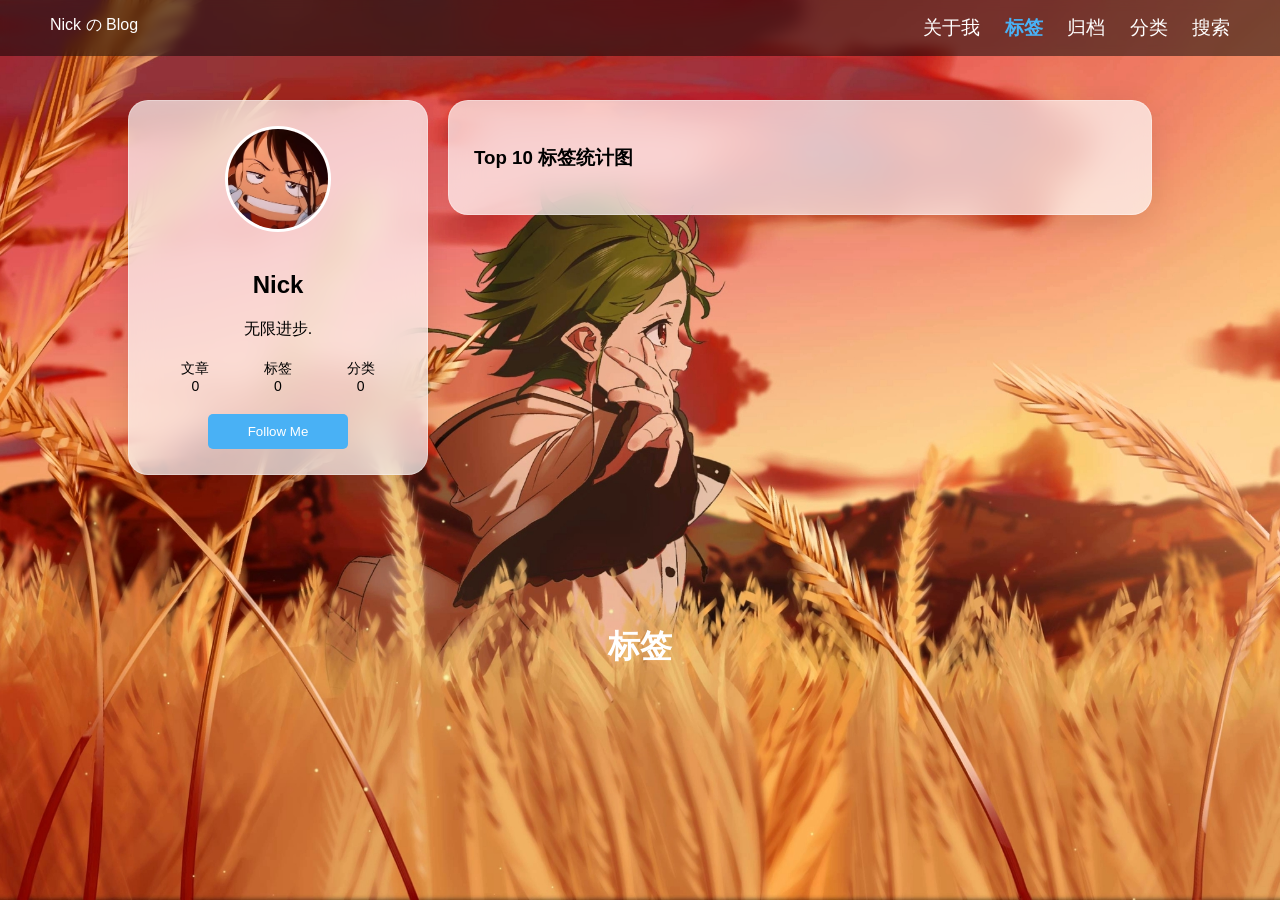
==== index.html @ aff63ad7 "Add files via upload 初始版本" ====
<!DOCTYPE html>
<html lang="zh-CN">

<head>
    <meta charset="UTF-8">
    <title>我的个人博客</title>
    <style>
        /* 这里暂时放一点简单的样式，让背景图显示出来 */
        body {
            margin: 0;
            font-family: 'Segoe UI', Tahoma, Geneva, Verdana, sans-serif;
            background: url('bg_tag.jpg') no-repeat center center fixed;
            background-size: cover;
        }

        .navbar {
            position: fixed;
            /* 核心：固定定位 */
            top: 0;
            left: 0;
            width: 100%;
            /* 铺满全屏宽度 */
            background: rgba(0, 0, 0, 0.5);
            color: white;
            padding: 15px 50px;
            display: flex;
            justify-content: space-between;
            box-sizing: border-box;
            /* 确保 padding 不会撑破宽度 */
            z-index: 1000;
            /* 确保它在最顶层 */
            backdrop-filter: blur(5px);
            /* 给导航栏也加点模糊，更有质感 */
        }

        /* 容器布局：左右排列 */
        .main-container {
            display: flex;
            justify-content: center;
            padding: 100px 10% 50px;
            /* 增加第一个参数：顶部间距 */
            gap: 20px;
            /* 左右卡片的间距 */
        }

        /* 通用卡片样式：磨砂玻璃效果 */
        .card {
            background: rgba(255, 255, 255, 0.7);
            /* 半透明白色 */
            backdrop-filter: blur(15px);
            /* 背景模糊 */
            border-radius: 20px;
            padding: 25px;
            box-shadow: 0 8px 32px rgba(0, 0, 0, 0.1);
            border: 1px solid rgba(255, 255, 255, 0.3);
        }

        .sidebar {
            width: 300px;
        }

        .content {
            flex: 1;
        }

        /* 个人信息具体样式 */
        .profile-card {
            text-align: center;
        }

        .avatar {
            width: 100px;
            height: 100px;
            border-radius: 50%;
            /* 圆形头像 */
            margin-bottom: 15px;
            border: 3px solid #fff;
        }


        .stats {
            display: flex;
            justify-content: space-around;
            margin: 20px 0;
            font-size: 14px;
        }

        .follow-btn {
            background: #49b1f5;
            color: white;
            border: none;
            padding: 10px 40px;
            border-radius: 5px;
            cursor: pointer;
            transition: 0.3s;
        }

        .follow-btn:hover {
            background: #ff7242;
        }

        /* 鼠标悬停变色 */
        .nav-item {
            margin-left: 20px;
            color: white;
            text-decoration: none;
            /* 去掉下划线 */
            font-size: 19px;
            transition: all 0.3s ease;
            /* 关键：让颜色变化有个平滑的过程 */
            position: relative;
            /* 为以后做下划线动画留位置 */
        }

        .nav-item:hover {
            color: #49b1f5;
            /* 悬停时的亮蓝色 */
            text-shadow: 0 0 10px rgba(73, 177, 245, 0.5);
            /* 增加一点发光感 */
        }

        .nav-item.active {
            color: #49b1f5;
            font-weight: bold;
        }

        /* 1. 定义动画：透明度从 0 变到 1，位置从下往上挪动一点 */
        @keyframes cardFadeIn {
            0% {
                opacity: 0;
                transform: translateY(20px);
            }

            100% {
                opacity: 1;
                transform: translateY(0);
            }
        }

        /* 2. 应用到所有卡片类上 */
        .card {
            /* 默认让它们透明，否则加载瞬间会闪现一下 */
            opacity: 0;
            /* 执行动画：时长0.8秒，缓动效果，并停留在最后一帧 */
            animation: cardFadeIn 0.8s ease-out forwards;
        }

        /* 3. 设置先后顺序（延迟执行） */
        .sidebar .card {
            animation-delay: 0.2s;
            /* 左侧侧边栏先出来 */
        }

        .content .card {
            animation-delay: 0.5s;
            /* 右侧图表区稍后出来 */
        }

        .fade-text {
            opacity: 0;
            animation: cardFadeIn 1s ease-out forwards;
            animation-delay: 0.1s;
            /* 标题最先出来 */
        }
    </style>
</head>

<body>
    <div class="main-container">
        <aside class="sidebar">
            <div class="card profile-card">
                <img src="hp.jpg" alt="头像" class="avatar">
                <h2 class="username">Nick</h2>
                <p class="motto">无限进步.</p>

                <div class="stats">
                    <div class="stat-item"><span>文章</span><br>0</div>
                    <div class="stat-item"><span>标签</span><br>0</div>
                    <div class="stat-item"><span>分类</span><br>0</div>
                </div>

                <button class="follow-btn">Follow Me</button>
            </div>
        </aside>

        <main class="content">
            <div class="card chart-card">
                <h3>Top 10 标签统计图</h3>
            </div>
        </main>
    </div>
    <nav class="navbar">
        <div class="logo">Nick の Blog</div>
        <div class="menu">
            <a href="about.html" class="nav-item">关于我</a>
            <a href="index.html" class="nav-item active">标签</a>
            <a href="archives.html" class="nav-item">归档</a>
            <a href="categories.html" class="nav-item">分类</a>
            <a href="search.html" class="nav-item">搜索</a>

        </div>
    </nav>

    <div style="text-align: center; color: white; margin-top: 100px;">
        <h1 class="fade-text">标签</h1>
    </div>

</body>

</html>
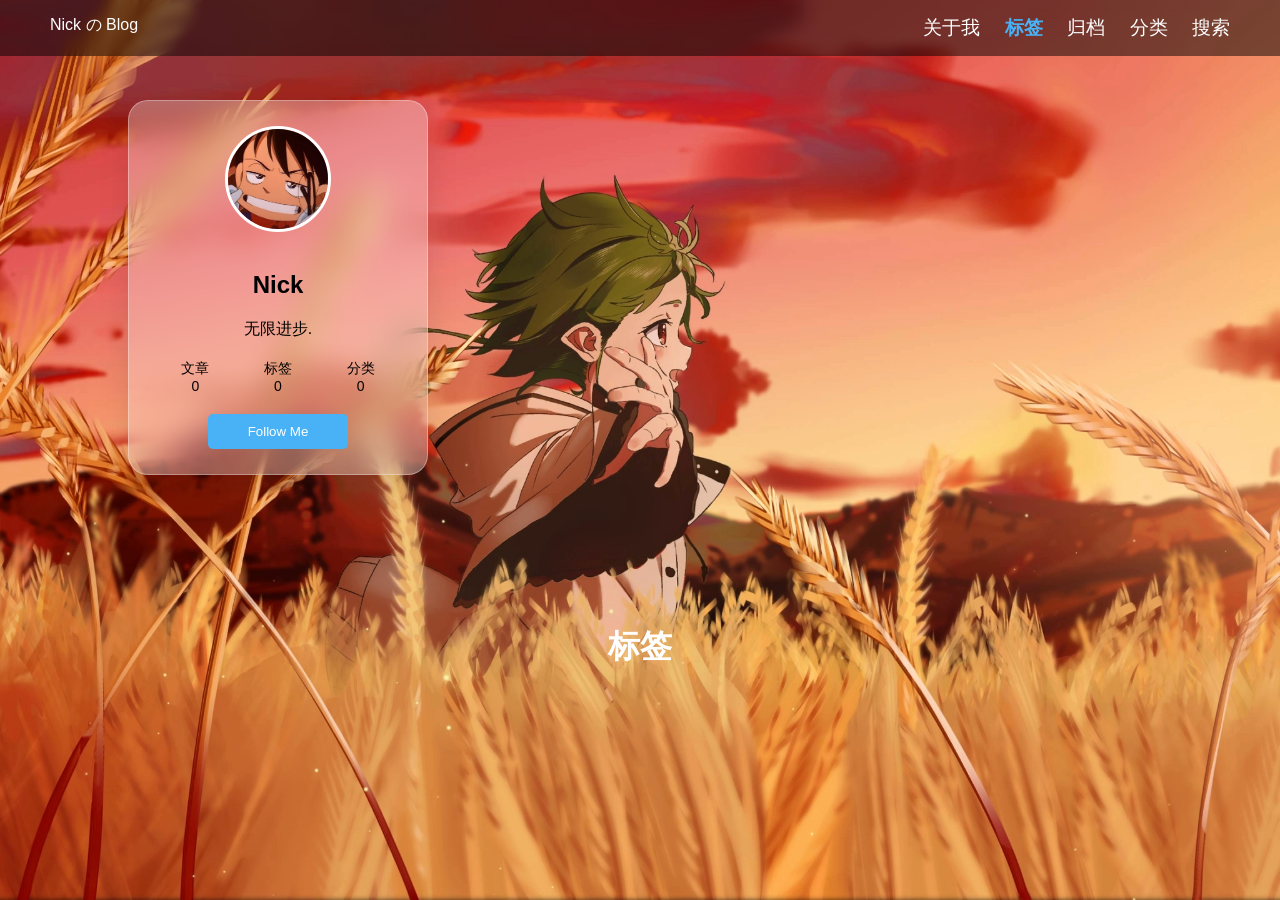
==== commit 2492f480: "233 优化布局并提取CSS" ====
--- a/index.html
+++ b/index.html
@@ -1,174 +1,21 @@
 <!DOCTYPE html>
 <html lang="zh-CN">
+
 
 <head>
     <meta charset="UTF-8">
     <title>我的个人博客</title>
-    <style>
-        /* 这里暂时放一点简单的样式，让背景图显示出来 */
-        body {
-            margin: 0;
-            font-family: 'Segoe UI', Tahoma, Geneva, Verdana, sans-serif;
-            background: url('bg_tag.jpg') no-repeat center center fixed;
-            background-size: cover;
-        }
-
-        .navbar {
-            position: fixed;
-            /* 核心：固定定位 */
-            top: 0;
-            left: 0;
-            width: 100%;
-            /* 铺满全屏宽度 */
-            background: rgba(0, 0, 0, 0.5);
-            color: white;
-            padding: 15px 50px;
-            display: flex;
-            justify-content: space-between;
-            box-sizing: border-box;
-            /* 确保 padding 不会撑破宽度 */
-            z-index: 1000;
-            /* 确保它在最顶层 */
-            backdrop-filter: blur(5px);
-            /* 给导航栏也加点模糊，更有质感 */
-        }
-
-        /* 容器布局：左右排列 */
-        .main-container {
-            display: flex;
-            justify-content: center;
-            padding: 100px 10% 50px;
-            /* 增加第一个参数：顶部间距 */
-            gap: 20px;
-            /* 左右卡片的间距 */
-        }
-
-        /* 通用卡片样式：磨砂玻璃效果 */
-        .card {
-            background: rgba(255, 255, 255, 0.7);
-            /* 半透明白色 */
-            backdrop-filter: blur(15px);
-            /* 背景模糊 */
-            border-radius: 20px;
-            padding: 25px;
-            box-shadow: 0 8px 32px rgba(0, 0, 0, 0.1);
-            border: 1px solid rgba(255, 255, 255, 0.3);
-        }
-
-        .sidebar {
-            width: 300px;
-        }
-
-        .content {
-            flex: 1;
-        }
-
-        /* 个人信息具体样式 */
-        .profile-card {
-            text-align: center;
-        }
-
-        .avatar {
-            width: 100px;
-            height: 100px;
-            border-radius: 50%;
-            /* 圆形头像 */
-            margin-bottom: 15px;
-            border: 3px solid #fff;
-        }
+    <link rel="stylesheet" href="style.css">
+</head>
 
 
-        .stats {
-            display: flex;
-            justify-content: space-around;
-            margin: 20px 0;
-            font-size: 14px;
-        }
-
-        .follow-btn {
-            background: #49b1f5;
-            color: white;
-            border: none;
-            padding: 10px 40px;
-            border-radius: 5px;
-            cursor: pointer;
-            transition: 0.3s;
-        }
-
-        .follow-btn:hover {
-            background: #ff7242;
-        }
-
-        /* 鼠标悬停变色 */
-        .nav-item {
-            margin-left: 20px;
-            color: white;
-            text-decoration: none;
-            /* 去掉下划线 */
-            font-size: 19px;
-            transition: all 0.3s ease;
-            /* 关键：让颜色变化有个平滑的过程 */
-            position: relative;
-            /* 为以后做下划线动画留位置 */
-        }
-
-        .nav-item:hover {
-            color: #49b1f5;
-            /* 悬停时的亮蓝色 */
-            text-shadow: 0 0 10px rgba(73, 177, 245, 0.5);
-            /* 增加一点发光感 */
-        }
-
-        .nav-item.active {
-            color: #49b1f5;
-            font-weight: bold;
-        }
-
-        /* 1. 定义动画：透明度从 0 变到 1，位置从下往上挪动一点 */
-        @keyframes cardFadeIn {
-            0% {
-                opacity: 0;
-                transform: translateY(20px);
-            }
-
-            100% {
-                opacity: 1;
-                transform: translateY(0);
-            }
-        }
-
-        /* 2. 应用到所有卡片类上 */
-        .card {
-            /* 默认让它们透明，否则加载瞬间会闪现一下 */
-            opacity: 0;
-            /* 执行动画：时长0.8秒，缓动效果，并停留在最后一帧 */
-            animation: cardFadeIn 0.8s ease-out forwards;
-        }
-
-        /* 3. 设置先后顺序（延迟执行） */
-        .sidebar .card {
-            animation-delay: 0.2s;
-            /* 左侧侧边栏先出来 */
-        }
-
-        .content .card {
-            animation-delay: 0.5s;
-            /* 右侧图表区稍后出来 */
-        }
-
-        .fade-text {
-            opacity: 0;
-            animation: cardFadeIn 1s ease-out forwards;
-            animation-delay: 0.1s;
-            /* 标题最先出来 */
-        }
-    </style>
-</head>
-
 <body>
+    
     <div class="main-container">
         <aside class="sidebar">
-            <div class="card profile-card">
+
+            <!-- 头像卡片类 -->
+            <div class="card profile-card">  
                 <img src="hp.jpg" alt="头像" class="avatar">
                 <h2 class="username">Nick</h2>
                 <p class="motto">无限进步.</p>
@@ -183,11 +30,7 @@
             </div>
         </aside>
 
-        <main class="content">
-            <div class="card chart-card">
-                <h3>Top 10 标签统计图</h3>
-            </div>
-        </main>
+        
     </div>
     <nav class="navbar">
         <div class="logo">Nick の Blog</div>
--- a/style.css
+++ b/style.css
@@ -0,0 +1,160 @@
+/* 这里暂时放一点简单的样式，让背景图显示出来 */
+body {
+    margin: 0;
+    font-family: 'Segoe UI', Tahoma, Geneva, Verdana, sans-serif;
+    background: url('bg_tag.jpg') no-repeat center center fixed;
+    background-size: cover;
+}
+
+.navbar {
+    position: fixed;
+    /* 核心：固定定位 */
+    top: 0;
+    left: 0;
+    width: 100%;
+    /* 铺满全屏宽度 */
+    background: rgba(0, 0, 0, 0.5);
+    color: white;
+    padding: 15px 50px;
+    display: flex;
+    justify-content: space-between;
+    box-sizing: border-box;
+    /* 确保 padding 不会撑破宽度 */
+    z-index: 1000;
+    /* 确保它在最顶层 */
+    backdrop-filter: blur(5px);
+    /* 给导航栏也加点模糊，更有质感 */
+}
+
+/* 容器布局：左右排列 */
+.main-container {
+    display: flex;
+    justify-content: flex-start;
+    padding: 100px 10% 50px;
+    /* 增加第一个参数：顶部间距 */
+    gap: 20px;
+    /* 左右卡片的间距 */
+}
+
+/* 通用卡片样式：磨砂玻璃效果 */
+.card {
+    background: rgba(255, 255, 255, 0.7);
+    /* 半透明白色 */
+    backdrop-filter: blur(15px);
+    /* 背景模糊 */
+    border-radius: 20px;
+    padding: 25px;
+    box-shadow: 0 8px 32px rgba(0, 0, 0, 0.1);
+    border: 1px solid rgba(255, 255, 255, 0.3);
+}
+
+.sidebar {
+    width: 300px;
+}
+
+.content {
+    flex: 1;
+}
+
+/* 个人信息具体样式 */
+.profile-card {
+    text-align: center;
+}
+
+/* 专门针对个人信息卡片设置透明度 */
+.profile-card {
+    background: rgba(255, 255, 255, 0.3);
+    /* 比如这里设为 0.3 */
+}
+
+.avatar {
+    width: 100px;
+    height: 100px;
+    border-radius: 50%;
+    /* 圆形头像 */
+    margin-bottom: 15px;
+    border: 3px solid #fff;
+}
+
+
+.stats {
+    display: flex;
+    justify-content: space-around;
+    margin: 20px 0;
+    font-size: 14px;
+}
+
+.follow-btn {
+    background: #49b1f5;
+    color: white;
+    border: none;
+    padding: 10px 40px;
+    border-radius: 5px;
+    cursor: pointer;
+    transition: 0.3s;
+}
+
+.follow-btn:hover {
+    background: #ff7242;
+}
+
+/* 鼠标悬停变色 */
+.nav-item {
+    margin-left: 20px;
+    color: white;
+    text-decoration: none;
+    /* 去掉下划线 */
+    font-size: 19px;
+    transition: all 0.3s ease;
+    /* 关键：让颜色变化有个平滑的过程 */
+    position: relative;
+    /* 为以后做下划线动画留位置 */
+}
+
+.nav-item:hover {
+    color: #49b1f5;
+    /* 悬停时的亮蓝色 */
+    text-shadow: 0 0 10px rgba(73, 177, 245, 0.5);
+    /* 增加一点发光感 */
+}
+
+.nav-item.active {
+    color: #49b1f5;
+    font-weight: bold;
+}
+
+/* 1. 定义动画：透明度从 0 变到 1，位置从下往上挪动一点 */
+@keyframes cardFadeIn {
+    0% {
+        opacity: 0;
+        transform: translateY(20px);
+    }
+
+    100% {
+        opacity: 1;
+        transform: translateY(0);
+    }
+}
+
+/* 2. 应用到所有卡片类上 */
+.card {
+    /* 默认让它们透明，否则加载瞬间会闪现一下 */
+    opacity: 0;
+    /* 执行动画：时长0.8秒，缓动效果，并停留在最后一帧 */
+    animation: cardFadeIn 0.8s ease-out forwards;
+}
+
+/* 3. 设置先后顺序（延迟执行） */
+.sidebar .card {
+    animation-delay: 0.2s;
+    /* 左侧侧边栏先出来 */
+}
+
+
+/* 标签动画 */
+.fade-text {
+    opacity: 0;
+    animation: cardFadeIn 1s ease-out forwards;
+    animation-delay: 0.1s;
+    /* 标题最先出来 */
+}
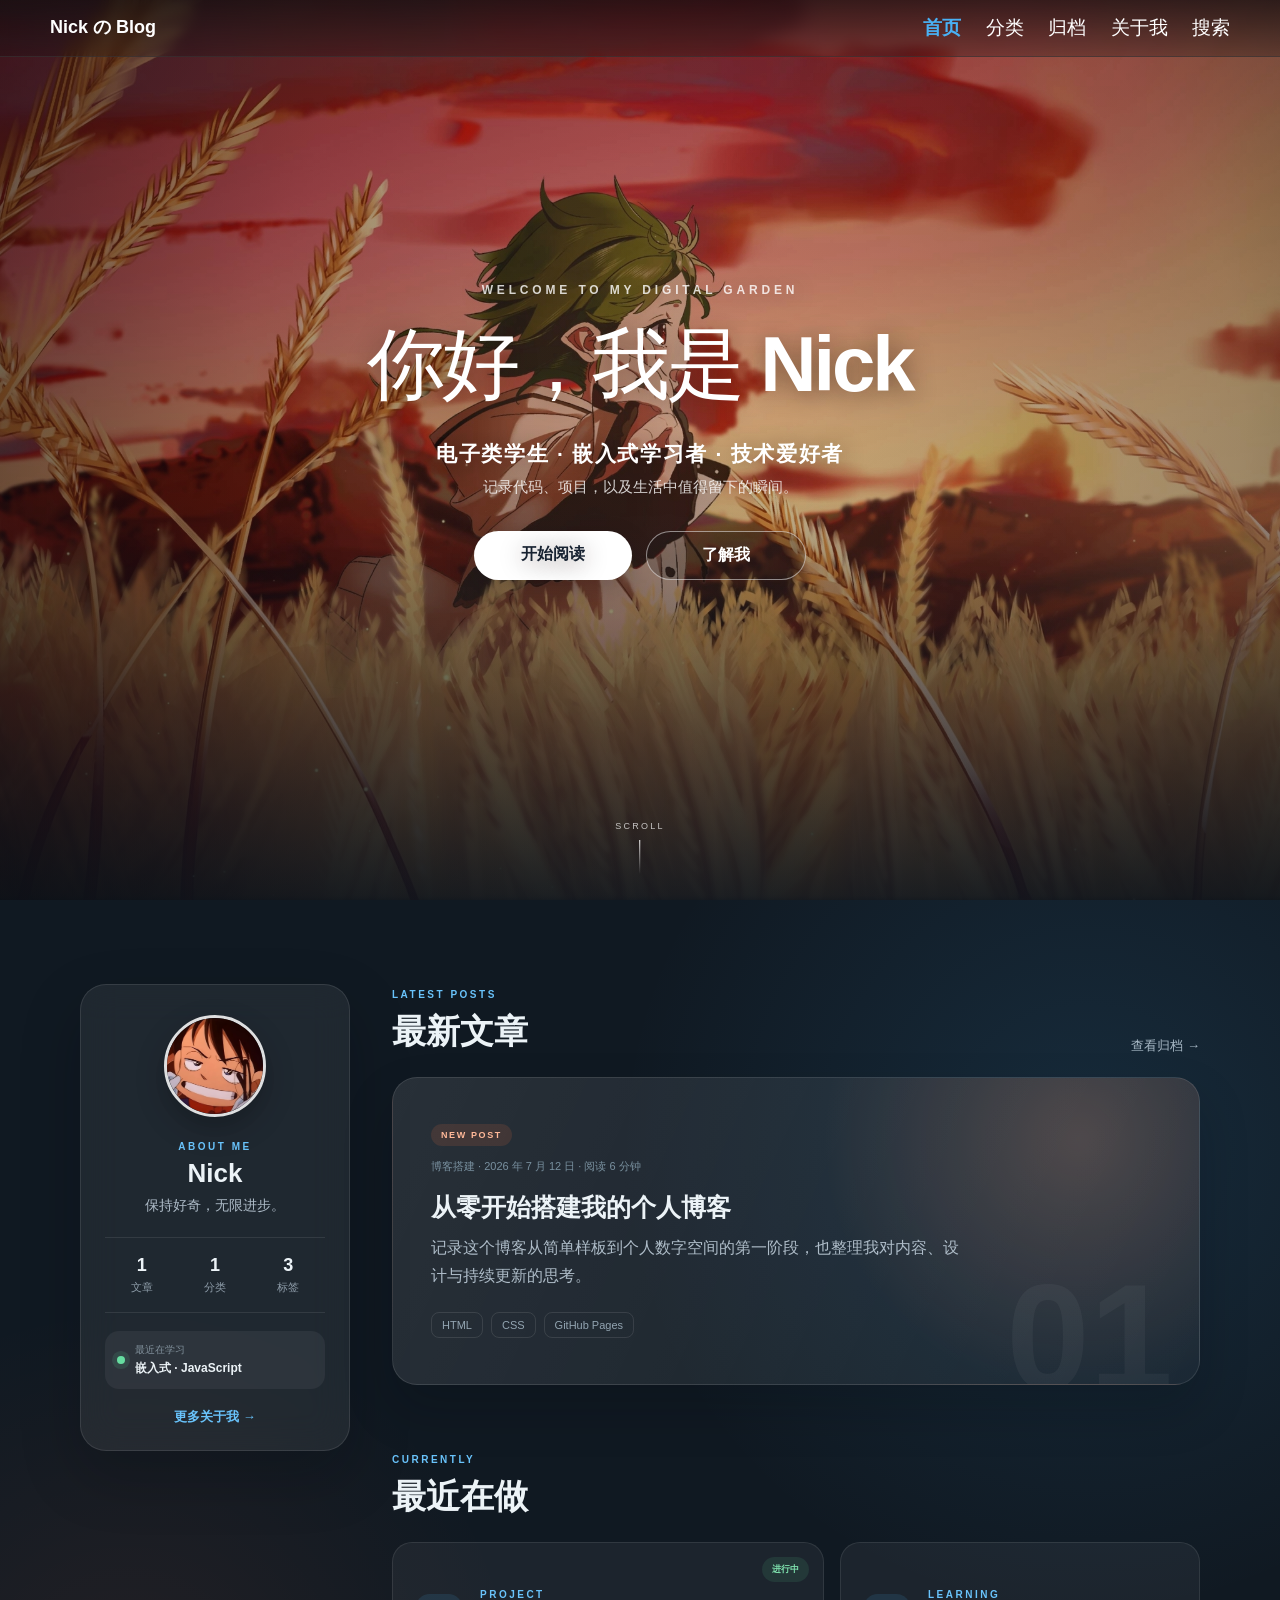
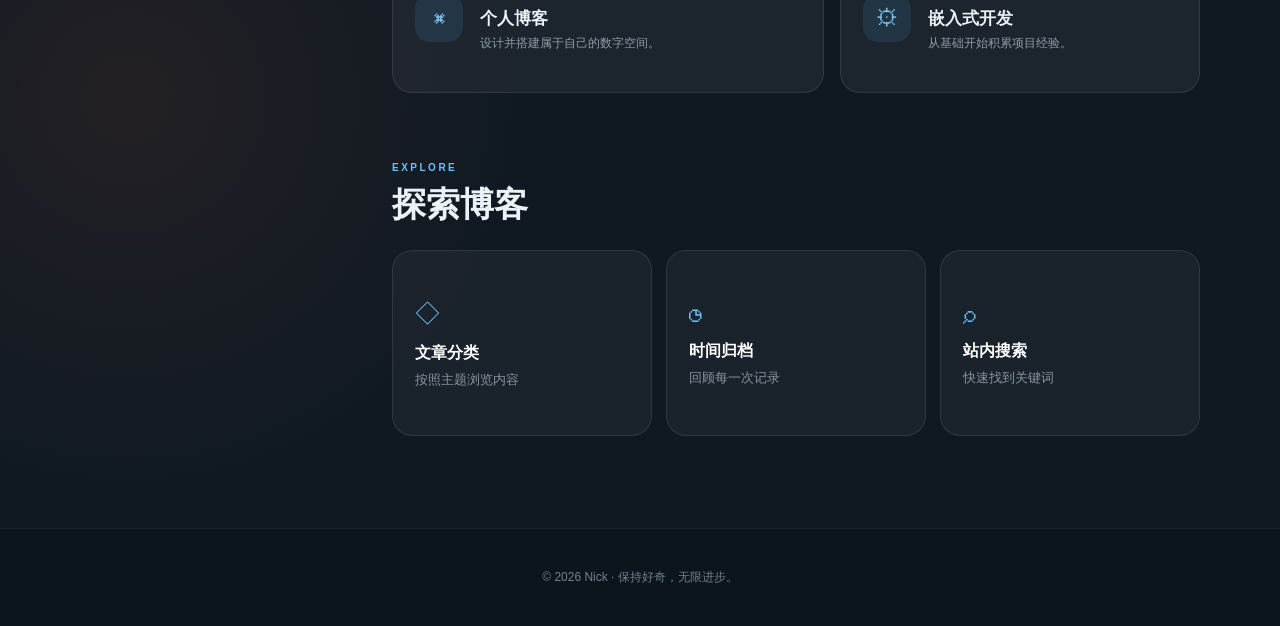
==== commit a28eaeaa: "Build blog foundation and article system" ====
--- a/index.html
+++ b/index.html
@@ -1,53 +1,159 @@
-<!DOCTYPE html>
-<html lang="zh-CN">
-
-
-<head>
-    <meta charset="UTF-8">
-    <title>我的个人博客</title>
-    <link rel="stylesheet" href="style.css">
-</head>
-
-
-<body>
-    
-    <div class="main-container">
-        <aside class="sidebar">
-
-            <!-- 头像卡片类 -->
-            <div class="card profile-card">  
-                <img src="hp.jpg" alt="头像" class="avatar">
-                <h2 class="username">Nick</h2>
-                <p class="motto">无限进步.</p>
-
-                <div class="stats">
-                    <div class="stat-item"><span>文章</span><br>0</div>
-                    <div class="stat-item"><span>标签</span><br>0</div>
-                    <div class="stat-item"><span>分类</span><br>0</div>
-                </div>
-
-                <button class="follow-btn">Follow Me</button>
-            </div>
-        </aside>
-
-        
-    </div>
-    <nav class="navbar">
-        <div class="logo">Nick の Blog</div>
-        <div class="menu">
-            <a href="about.html" class="nav-item">关于我</a>
-            <a href="index.html" class="nav-item active">标签</a>
-            <a href="archives.html" class="nav-item">归档</a>
-            <a href="categories.html" class="nav-item">分类</a>
-            <a href="search.html" class="nav-item">搜索</a>
-
-        </div>
-    </nav>
-
-    <div style="text-align: center; color: white; margin-top: 100px;">
-        <h1 class="fade-text">标签</h1>
-    </div>
-
-</body>
-
-</html>+<!DOCTYPE html>
+<html lang="zh-CN">
+
+<head>
+    <meta charset="UTF-8">
+    <meta name="viewport" content="width=device-width, initial-scale=1.0">
+    <meta name="description" content="Nick 的个人博客，记录嵌入式、前端学习、项目与生活。">
+    <title>Nick の Blog</title>
+    <link rel="stylesheet" href="style.css?v=5">
+    <script src="transitions.js?v=1" defer></script>
+    <script src="articles.js" defer></script>
+    <script src="home.js" defer></script>
+</head>
+
+<body class="home-body">
+    <nav class="navbar home-navbar">
+        <a class="logo" href="index.html">Nick の Blog</a>
+        <div class="menu">
+            <a href="index.html" class="nav-item active" aria-current="page">首页</a>
+            <a href="categories.html" class="nav-item">分类</a>
+            <a href="archives.html" class="nav-item">归档</a>
+            <a href="about.html" class="nav-item">关于我</a>
+            <a href="search.html" class="nav-item">搜索</a>
+        </div>
+    </nav>
+
+    <header class="home-hero">
+        <div class="hero-shade"></div>
+        <div class="hero-content">
+            <span class="hero-eyebrow">WELCOME TO MY DIGITAL GARDEN</span>
+            <h1>你好，我是 <strong>Nick</strong></h1>
+            <p class="hero-role">电子类学生 · 嵌入式学习者 · 技术爱好者</p>
+            <p class="hero-description">记录代码、项目，以及生活中值得留下的瞬间。</p>
+            <div class="hero-actions">
+                <a class="primary-action" href="#latest">开始阅读</a>
+                <a class="secondary-action" href="about.html">了解我</a>
+            </div>
+        </div>
+        <a class="scroll-cue" href="#home-content" aria-label="向下浏览首页内容">
+            <span>SCROLL</span>
+            <i aria-hidden="true"></i>
+        </a>
+    </header>
+
+    <main class="home-main" id="home-content">
+        <div class="home-layout">
+            <aside class="home-profile-card">
+                <img src="hp.jpg" alt="Nick 的头像" class="home-avatar">
+                <p class="profile-label">ABOUT ME</p>
+                <h2>Nick</h2>
+                <p class="profile-motto">保持好奇，无限进步。</p>
+
+                <div class="profile-stats" aria-label="博客统计">
+                    <div><strong id="article-count">0</strong><span>文章</span></div>
+                    <div><strong id="category-count">0</strong><span>分类</span></div>
+                    <div><strong id="tag-count">0</strong><span>标签</span></div>
+                </div>
+
+                <div class="learning-now">
+                    <span class="status-dot" aria-hidden="true"></span>
+                    <div>
+                        <small>最近在学习</small>
+                        <strong>嵌入式 · JavaScript</strong>
+                    </div>
+                </div>
+
+                <a class="profile-link" href="about.html">更多关于我 →</a>
+            </aside>
+
+            <div class="home-feed">
+                <section class="home-section" id="latest">
+                    <div class="home-section-heading">
+                        <div>
+                            <span>LATEST POSTS</span>
+                            <h2>最新文章</h2>
+                        </div>
+                        <a href="archives.html">查看归档 →</a>
+                    </div>
+
+                    <article class="first-post-card" id="latest-post">
+                        <div class="post-card-copy">
+                            <span class="post-status">NEW POST</span>
+                            <span class="post-meta" data-article-meta>博客搭建 · 2026 年 7 月 12 日 · 阅读 6 分钟</span>
+                            <h3><a data-article-title href="posts/building-my-blog.html">从零开始搭建我的个人博客</a></h3>
+                            <p data-article-excerpt>记录这个博客从简单样板到个人数字空间的第一阶段。</p>
+                            <div class="post-tags" data-article-tags>
+                                <span>HTML</span>
+                                <span>CSS</span>
+                            </div>
+                        </div>
+                        <span class="post-card-mark" aria-hidden="true">01</span>
+                    </article>
+                </section>
+
+                <section class="home-section">
+                    <div class="home-section-heading">
+                        <div>
+                            <span>CURRENTLY</span>
+                            <h2>最近在做</h2>
+                        </div>
+                    </div>
+
+                    <div class="current-grid">
+                        <article class="current-card current-card-featured">
+                            <span class="current-icon" aria-hidden="true">⌘</span>
+                            <div>
+                                <small>PROJECT</small>
+                                <h3>个人博客</h3>
+                                <p>设计并搭建属于自己的数字空间。</p>
+                            </div>
+                            <span class="progress-pill">进行中</span>
+                        </article>
+                        <article class="current-card">
+                            <span class="current-icon" aria-hidden="true">⚙</span>
+                            <div>
+                                <small>LEARNING</small>
+                                <h3>嵌入式开发</h3>
+                                <p>从基础开始积累项目经验。</p>
+                            </div>
+                        </article>
+                    </div>
+                </section>
+
+                <section class="home-section">
+                    <div class="home-section-heading">
+                        <div>
+                            <span>EXPLORE</span>
+                            <h2>探索博客</h2>
+                        </div>
+                    </div>
+
+                    <div class="quick-links">
+                        <a href="categories.html">
+                            <span aria-hidden="true">◇</span>
+                            <strong>文章分类</strong>
+                            <small>按照主题浏览内容</small>
+                        </a>
+                        <a href="archives.html">
+                            <span aria-hidden="true">◷</span>
+                            <strong>时间归档</strong>
+                            <small>回顾每一次记录</small>
+                        </a>
+                        <a href="search.html">
+                            <span aria-hidden="true">⌕</span>
+                            <strong>站内搜索</strong>
+                            <small>快速找到关键词</small>
+                        </a>
+                    </div>
+                </section>
+            </div>
+        </div>
+    </main>
+
+    <footer class="home-footer">
+        <p>© 2026 Nick · 保持好奇，无限进步。</p>
+    </footer>
+</body>
+
+</html>
--- a/style.css
+++ b/style.css
@@ -152,9 +152,1475 @@
 
 
 /* 标签动画 */
-.fade-text {
-    opacity: 0;
-    animation: cardFadeIn 1s ease-out forwards;
-    animation-delay: 0.1s;
-    /* 标题最先出来 */
-}+.fade-text {
+    opacity: 0;
+    animation: cardFadeIn 1s ease-out forwards;
+    animation-delay: 0.1s;
+    /* 标题最先出来 */
+}
+
+/* 内页通用布局 */
+.page-body {
+    min-height: 100vh;
+    color: #192033;
+}
+
+.logo {
+    color: white;
+    font-size: 18px;
+    font-weight: 600;
+    text-decoration: none;
+}
+
+.page-wrapper {
+    width: min(860px, calc(100% - 40px));
+    margin: 0 auto;
+    padding: 120px 0 64px;
+}
+
+.page-heading {
+    margin-bottom: 28px;
+    color: white;
+    text-align: center;
+    text-shadow: 0 2px 18px rgba(45, 23, 15, 0.35);
+    animation: cardFadeIn 0.7s ease-out both;
+}
+
+.page-heading h1 {
+    margin: 8px 0 10px;
+    font-size: clamp(34px, 6vw, 54px);
+    letter-spacing: 0.08em;
+}
+
+.page-heading p {
+    margin: 0;
+    font-size: 16px;
+}
+
+.page-kicker,
+.section-eyebrow {
+    color: #e9f7ff;
+    font-size: 12px;
+    font-weight: 700;
+    letter-spacing: 0.28em;
+}
+
+.section-eyebrow {
+    color: #278ed2;
+}
+
+.content-card {
+    padding: 34px;
+    border: 1px solid rgba(255, 255, 255, 0.55);
+    border-radius: 24px;
+    background: rgba(255, 255, 255, 0.78);
+    box-shadow: 0 18px 50px rgba(63, 35, 23, 0.2);
+    backdrop-filter: blur(18px);
+    animation: cardFadeIn 0.8s 0.12s ease-out both;
+}
+
+.section-title-row {
+    display: flex;
+    align-items: center;
+    justify-content: space-between;
+    gap: 20px;
+    padding-bottom: 24px;
+    border-bottom: 1px solid rgba(27, 45, 70, 0.12);
+}
+
+.section-title-row h2 {
+    margin: 6px 0 0;
+    font-size: 25px;
+}
+
+.count-badge {
+    flex: 0 0 auto;
+    padding: 7px 13px;
+    border-radius: 999px;
+    color: #247db7;
+    background: rgba(73, 177, 245, 0.14);
+    font-size: 13px;
+    font-weight: 700;
+}
+
+.empty-state {
+    padding: 48px 20px 30px;
+    text-align: center;
+}
+
+.empty-icon {
+    display: inline-grid;
+    width: 62px;
+    height: 62px;
+    place-items: center;
+    border-radius: 20px;
+    color: white;
+    background: linear-gradient(135deg, #49b1f5, #8ed4ff);
+    box-shadow: 0 12px 24px rgba(73, 177, 245, 0.28);
+    font-size: 28px;
+}
+
+.empty-state h3 {
+    margin: 22px 0 8px;
+    font-size: 21px;
+}
+
+.empty-state p {
+    margin: 0 auto;
+    max-width: 520px;
+    color: #5e6879;
+    line-height: 1.75;
+}
+
+.soft-link {
+    display: inline-block;
+    margin-top: 22px;
+    color: #248fd3;
+    font-weight: 700;
+    text-decoration: none;
+}
+
+.soft-link:hover {
+    color: #ff7242;
+}
+
+.category-preview {
+    display: flex;
+    flex-wrap: wrap;
+    justify-content: center;
+    gap: 10px;
+    margin-top: 25px;
+}
+
+.category-preview span {
+    padding: 8px 14px;
+    border: 1px dashed rgba(36, 143, 211, 0.4);
+    border-radius: 10px;
+    color: #3c7699;
+    background: rgba(255, 255, 255, 0.45);
+}
+
+/* 搜索页 */
+.search-card {
+    padding: 28px;
+}
+
+.search-form {
+    display: flex;
+    gap: 12px;
+}
+
+.search-box {
+    display: flex;
+    flex: 1;
+    align-items: center;
+    gap: 12px;
+    padding: 0 18px;
+    border: 1px solid rgba(33, 74, 104, 0.16);
+    border-radius: 13px;
+    background: rgba(255, 255, 255, 0.74);
+    transition: border-color 0.2s, box-shadow 0.2s;
+}
+
+.search-box:focus-within {
+    border-color: #49b1f5;
+    box-shadow: 0 0 0 4px rgba(73, 177, 245, 0.14);
+}
+
+.search-box span {
+    color: #348fc8;
+    font-size: 24px;
+}
+
+.search-box input {
+    width: 100%;
+    padding: 15px 0;
+    border: 0;
+    outline: 0;
+    color: #253044;
+    background: transparent;
+    font: inherit;
+}
+
+.search-button {
+    padding: 0 26px;
+    border: 0;
+    border-radius: 13px;
+    color: white;
+    background: #49b1f5;
+    box-shadow: 0 8px 18px rgba(73, 177, 245, 0.24);
+    font-size: 15px;
+    font-weight: 700;
+    cursor: pointer;
+    transition: transform 0.2s, background 0.2s;
+}
+
+.search-button:hover {
+    background: #2899e4;
+    transform: translateY(-1px);
+}
+
+.search-hint {
+    margin: 20px 4px 8px;
+    color: #687385;
+    font-size: 14px;
+}
+
+.search-results {
+    display: grid;
+    gap: 10px;
+    margin-top: 18px;
+}
+
+.result-item {
+    position: relative;
+    display: grid;
+    gap: 6px;
+    padding: 18px 52px 18px 20px;
+    border: 1px solid rgba(33, 74, 104, 0.1);
+    border-radius: 14px;
+    color: #263247;
+    background: rgba(255, 255, 255, 0.6);
+    text-decoration: none;
+    transition: transform 0.2s, border-color 0.2s, background 0.2s;
+}
+
+.result-item:hover {
+    border-color: rgba(73, 177, 245, 0.48);
+    background: rgba(255, 255, 255, 0.9);
+    transform: translateY(-2px);
+}
+
+.result-item span:not(.result-arrow) {
+    color: #697487;
+    font-size: 14px;
+    line-height: 1.6;
+}
+
+.result-arrow {
+    position: absolute;
+    top: 50%;
+    right: 20px;
+    color: #49b1f5;
+    font-size: 22px;
+    transform: translateY(-50%);
+}
+
+.no-results {
+    padding: 28px;
+    border-radius: 14px;
+    color: #70798a;
+    background: rgba(255, 255, 255, 0.48);
+    text-align: center;
+}
+
+.visually-hidden {
+    position: absolute;
+    width: 1px;
+    height: 1px;
+    padding: 0;
+    margin: -1px;
+    overflow: hidden;
+    clip: rect(0, 0, 0, 0);
+    white-space: nowrap;
+    border: 0;
+}
+
+@media (max-width: 680px) {
+    .navbar {
+        padding: 13px 18px;
+    }
+
+    .logo {
+        font-size: 15px;
+    }
+
+    .nav-item {
+        margin-left: 10px;
+        font-size: 14px;
+    }
+
+    .page-wrapper {
+        width: min(100% - 24px, 860px);
+        padding-top: 100px;
+    }
+
+    .content-card {
+        padding: 22px;
+        border-radius: 20px;
+    }
+
+    .section-title-row,
+    .search-form {
+        align-items: stretch;
+        flex-direction: column;
+    }
+
+    .search-button {
+        padding: 14px 20px;
+    }
+}
+
+/* 跨页面平滑过渡 */
+@view-transition {
+    navigation: auto;
+}
+
+::view-transition-old(root) {
+    animation: pageExit 0.22s ease-in both;
+}
+
+::view-transition-new(root) {
+    animation: pageEnter 0.42s 0.04s ease-out both;
+}
+
+body {
+    animation: pageEnter 0.42s ease-out both;
+    transition: opacity 0.23s ease-in, transform 0.23s ease-in, filter 0.23s ease-in;
+}
+
+body.page-leaving {
+    opacity: 0;
+    filter: blur(2px);
+    pointer-events: none;
+    transform: translateY(-8px) scale(0.995);
+}
+
+@keyframes pageEnter {
+    from {
+        opacity: 0;
+        filter: blur(3px);
+        transform: translateY(10px) scale(0.998);
+    }
+
+    to {
+        opacity: 1;
+        filter: blur(0);
+        transform: translateY(0) scale(1);
+    }
+}
+
+@keyframes pageExit {
+    from {
+        opacity: 1;
+        filter: blur(0);
+        transform: translateY(0) scale(1);
+    }
+
+    to {
+        opacity: 0;
+        filter: blur(2px);
+        transform: translateY(-8px) scale(0.995);
+    }
+}
+
+@media (prefers-reduced-motion: reduce) {
+    ::view-transition-old(root),
+    ::view-transition-new(root),
+    body {
+        animation: none !important;
+        transition: none !important;
+    }
+
+    body.page-leaving {
+        opacity: 1;
+        filter: none;
+        transform: none;
+    }
+}
+
+/* 首页 */
+html {
+    scroll-behavior: smooth;
+}
+
+.home-body {
+    min-height: 100vh;
+    color: #ecf3f7;
+    background: #101922;
+}
+
+.home-navbar {
+    background: linear-gradient(to bottom, rgba(18, 13, 15, 0.72), rgba(18, 13, 15, 0.28));
+    border-bottom: 1px solid rgba(255, 255, 255, 0.1);
+}
+
+.home-hero {
+    position: relative;
+    display: grid;
+    min-height: 100vh;
+    place-items: center;
+    overflow: hidden;
+    background: url('bg_tag.jpg') no-repeat center center;
+    background-size: cover;
+}
+
+.hero-shade {
+    position: absolute;
+    inset: 0;
+    background:
+        radial-gradient(circle at 58% 45%, rgba(248, 146, 84, 0.04), rgba(10, 15, 22, 0.24) 56%, rgba(7, 12, 18, 0.62) 100%),
+        linear-gradient(to bottom, rgba(9, 14, 20, 0.2) 55%, rgba(16, 25, 34, 0.92) 100%);
+}
+
+.hero-content {
+    position: relative;
+    z-index: 1;
+    width: min(820px, calc(100% - 40px));
+    padding: 80px 0 120px;
+    color: white;
+    text-align: center;
+    text-shadow: 0 3px 24px rgba(38, 19, 13, 0.48);
+    animation: heroReveal 1s ease-out both;
+}
+
+.hero-eyebrow {
+    display: inline-block;
+    margin-bottom: 16px;
+    color: rgba(255, 255, 255, 0.8);
+    font-size: 12px;
+    font-weight: 700;
+    letter-spacing: 0.32em;
+}
+
+.hero-content h1 {
+    margin: 0;
+    font-size: clamp(44px, 8vw, 78px);
+    font-weight: 300;
+    letter-spacing: -0.04em;
+}
+
+.hero-content h1 strong {
+    color: #ffffff;
+    font-weight: 800;
+}
+
+.hero-role {
+    margin: 22px 0 10px;
+    font-size: clamp(16px, 2.5vw, 21px);
+    font-weight: 600;
+    letter-spacing: 0.08em;
+}
+
+.hero-description {
+    margin: 0;
+    color: rgba(255, 255, 255, 0.8);
+    font-size: 15px;
+}
+
+.hero-actions {
+    display: flex;
+    justify-content: center;
+    gap: 14px;
+    margin-top: 34px;
+}
+
+.hero-actions a {
+    min-width: 112px;
+    padding: 13px 23px;
+    border-radius: 999px;
+    font-weight: 700;
+    text-decoration: none;
+    transition: transform 0.2s, box-shadow 0.2s, background 0.2s;
+}
+
+.hero-actions a:hover {
+    transform: translateY(-2px);
+}
+
+.primary-action {
+    color: #172231;
+    background: white;
+    box-shadow: 0 10px 26px rgba(12, 17, 23, 0.24);
+}
+
+.secondary-action {
+    border: 1px solid rgba(255, 255, 255, 0.5);
+    color: white;
+    background: rgba(18, 24, 31, 0.22);
+    backdrop-filter: blur(10px);
+}
+
+.secondary-action:hover {
+    background: rgba(255, 255, 255, 0.16);
+}
+
+.scroll-cue {
+    position: absolute;
+    bottom: 26px;
+    left: 50%;
+    z-index: 1;
+    display: grid;
+    justify-items: center;
+    gap: 9px;
+    color: rgba(255, 255, 255, 0.72);
+    font-size: 9px;
+    letter-spacing: 0.25em;
+    text-decoration: none;
+    transform: translateX(-50%);
+}
+
+.scroll-cue i {
+    display: block;
+    width: 1px;
+    height: 34px;
+    background: linear-gradient(to bottom, white, transparent);
+    animation: scrollPulse 1.8s ease-in-out infinite;
+}
+
+.home-main {
+    position: relative;
+    z-index: 2;
+    padding: 84px 0 92px;
+    background:
+        radial-gradient(circle at 85% 20%, rgba(73, 177, 245, 0.12), transparent 32%),
+        radial-gradient(circle at 10% 65%, rgba(255, 114, 66, 0.08), transparent 28%),
+        #101922;
+}
+
+.home-layout {
+    display: grid;
+    grid-template-columns: 270px minmax(0, 1fr);
+    gap: 42px;
+    width: min(1120px, calc(100% - 40px));
+    margin: 0 auto;
+    align-items: start;
+}
+
+.home-profile-card {
+    position: sticky;
+    top: 92px;
+    padding: 30px 24px 24px;
+    border: 1px solid rgba(255, 255, 255, 0.1);
+    border-radius: 26px;
+    background: rgba(255, 255, 255, 0.065);
+    box-shadow: 0 24px 60px rgba(3, 8, 13, 0.22);
+    text-align: center;
+    backdrop-filter: blur(18px);
+}
+
+.home-avatar {
+    width: 96px;
+    height: 96px;
+    border: 3px solid rgba(255, 255, 255, 0.85);
+    border-radius: 50%;
+    object-fit: cover;
+    box-shadow: 0 12px 28px rgba(0, 0, 0, 0.25);
+}
+
+.profile-label {
+    margin: 20px 0 6px;
+    color: #69c3fb;
+    font-size: 10px;
+    font-weight: 800;
+    letter-spacing: 0.25em;
+}
+
+.home-profile-card h2 {
+    margin: 0;
+    font-size: 26px;
+}
+
+.profile-motto {
+    margin: 8px 0 22px;
+    color: #aebcc8;
+    font-size: 14px;
+}
+
+.profile-stats {
+    display: grid;
+    grid-template-columns: repeat(3, 1fr);
+    padding: 17px 0;
+    border-top: 1px solid rgba(255, 255, 255, 0.09);
+    border-bottom: 1px solid rgba(255, 255, 255, 0.09);
+}
+
+.profile-stats div {
+    display: grid;
+    gap: 4px;
+}
+
+.profile-stats strong {
+    font-size: 18px;
+}
+
+.profile-stats span {
+    color: #8e9da9;
+    font-size: 11px;
+}
+
+.learning-now {
+    display: flex;
+    align-items: center;
+    gap: 10px;
+    margin: 18px 0;
+    padding: 12px;
+    border-radius: 14px;
+    background: rgba(255, 255, 255, 0.055);
+    text-align: left;
+}
+
+.status-dot {
+    width: 8px;
+    height: 8px;
+    border-radius: 50%;
+    background: #66dda0;
+    box-shadow: 0 0 0 5px rgba(102, 221, 160, 0.12);
+}
+
+.learning-now div {
+    display: grid;
+    gap: 3px;
+}
+
+.learning-now small {
+    color: #81909c;
+    font-size: 10px;
+}
+
+.learning-now strong {
+    font-size: 12px;
+}
+
+.profile-link {
+    color: #69c3fb;
+    font-size: 13px;
+    font-weight: 700;
+    text-decoration: none;
+}
+
+.home-feed {
+    display: grid;
+    gap: 64px;
+}
+
+.home-section {
+    scroll-margin-top: 90px;
+}
+
+.home-section-heading {
+    display: flex;
+    align-items: end;
+    justify-content: space-between;
+    gap: 20px;
+    margin-bottom: 22px;
+}
+
+.home-section-heading span,
+.current-card small {
+    color: #69c3fb;
+    font-size: 10px;
+    font-weight: 800;
+    letter-spacing: 0.25em;
+}
+
+.home-section-heading h2 {
+    margin: 7px 0 0;
+    font-size: clamp(26px, 4vw, 34px);
+}
+
+.home-section-heading a {
+    color: #a7b8c5;
+    font-size: 13px;
+    text-decoration: none;
+}
+
+.home-section-heading a:hover {
+    color: #69c3fb;
+}
+
+.first-post-card {
+    position: relative;
+    display: grid;
+    min-height: 230px;
+    align-items: center;
+    padding: 38px;
+    overflow: hidden;
+    border: 1px solid rgba(255, 255, 255, 0.11);
+    border-radius: 25px;
+    background:
+        linear-gradient(115deg, rgba(255, 255, 255, 0.1), rgba(255, 255, 255, 0.035)),
+        radial-gradient(circle at 85% 20%, rgba(255, 142, 92, 0.2), transparent 35%);
+    box-shadow: 0 24px 50px rgba(3, 8, 13, 0.2);
+}
+
+.post-card-copy {
+    position: relative;
+    z-index: 1;
+    max-width: 540px;
+}
+
+.post-status,
+.progress-pill {
+    display: inline-block;
+    padding: 6px 10px;
+    border-radius: 999px;
+    color: #ffb999;
+    background: rgba(255, 114, 66, 0.13);
+    font-size: 9px;
+    font-weight: 800;
+    letter-spacing: 0.18em;
+}
+
+.first-post-card h3 {
+    margin: 17px 0 10px;
+    font-size: 25px;
+}
+
+.first-post-card p {
+    margin: 0;
+    color: #aebcc8;
+    line-height: 1.75;
+}
+
+.post-tags {
+    display: flex;
+    gap: 8px;
+    margin-top: 22px;
+}
+
+.post-tags span {
+    padding: 6px 10px;
+    border: 1px solid rgba(255, 255, 255, 0.1);
+    border-radius: 8px;
+    color: #93a5b2;
+    font-size: 11px;
+}
+
+.post-card-mark {
+    position: absolute;
+    right: 26px;
+    bottom: -28px;
+    color: rgba(255, 255, 255, 0.045);
+    font-size: 150px;
+    font-weight: 800;
+    line-height: 1;
+}
+
+.current-grid {
+    display: grid;
+    grid-template-columns: 1.2fr 1fr;
+    gap: 16px;
+}
+
+.current-card {
+    position: relative;
+    display: flex;
+    align-items: center;
+    gap: 17px;
+    min-height: 105px;
+    padding: 22px;
+    border: 1px solid rgba(255, 255, 255, 0.09);
+    border-radius: 20px;
+    background: rgba(255, 255, 255, 0.05);
+    transition: transform 0.2s, border-color 0.2s;
+}
+
+.current-card:hover {
+    border-color: rgba(105, 195, 251, 0.3);
+    transform: translateY(-3px);
+}
+
+.current-icon {
+    display: grid;
+    flex: 0 0 auto;
+    width: 48px;
+    height: 48px;
+    place-items: center;
+    border-radius: 15px;
+    color: #83cdf9;
+    background: rgba(73, 177, 245, 0.12);
+    font-size: 23px;
+}
+
+.current-card h3 {
+    margin: 5px 0;
+    font-size: 17px;
+}
+
+.current-card p {
+    margin: 0;
+    color: #8f9eaa;
+    font-size: 12px;
+}
+
+.current-card .progress-pill {
+    position: absolute;
+    top: 14px;
+    right: 14px;
+    color: #7ee1ad;
+    background: rgba(102, 221, 160, 0.1);
+    letter-spacing: 0;
+}
+
+.quick-links {
+    display: grid;
+    grid-template-columns: repeat(3, 1fr);
+    gap: 14px;
+}
+
+.quick-links a {
+    display: grid;
+    gap: 7px;
+    min-height: 140px;
+    align-content: center;
+    padding: 22px;
+    border: 1px solid rgba(255, 255, 255, 0.09);
+    border-radius: 20px;
+    color: white;
+    background: rgba(255, 255, 255, 0.045);
+    text-decoration: none;
+    transition: transform 0.2s, border-color 0.2s, background 0.2s;
+}
+
+.quick-links a:hover {
+    border-color: rgba(105, 195, 251, 0.32);
+    background: rgba(255, 255, 255, 0.075);
+    transform: translateY(-4px);
+}
+
+.quick-links a > span {
+    margin-bottom: 6px;
+    color: #69c3fb;
+    font-size: 25px;
+}
+
+.quick-links strong {
+    font-size: 16px;
+}
+
+.quick-links small {
+    color: #8796a2;
+}
+
+.home-footer {
+    padding: 28px 20px;
+    border-top: 1px solid rgba(255, 255, 255, 0.07);
+    color: #72828e;
+    background: #0c141c;
+    text-align: center;
+    font-size: 12px;
+}
+
+@keyframes heroReveal {
+    from {
+        opacity: 0;
+        transform: translateY(24px);
+    }
+
+    to {
+        opacity: 1;
+        transform: translateY(0);
+    }
+}
+
+@keyframes scrollPulse {
+    0%, 100% {
+        opacity: 0.3;
+        transform: scaleY(0.65);
+        transform-origin: top;
+    }
+
+    50% {
+        opacity: 1;
+        transform: scaleY(1);
+    }
+}
+
+@media (max-width: 900px) {
+    .home-layout {
+        grid-template-columns: 1fr;
+        width: min(760px, calc(100% - 32px));
+    }
+
+    .home-profile-card {
+        position: static;
+        display: grid;
+        grid-template-columns: auto 1fr;
+        column-gap: 22px;
+        text-align: left;
+    }
+
+    .home-avatar {
+        grid-row: 1 / span 4;
+    }
+
+    .profile-label,
+    .home-profile-card h2,
+    .profile-motto {
+        grid-column: 2;
+    }
+
+    .profile-label {
+        margin-top: 5px;
+    }
+
+    .profile-stats,
+    .learning-now,
+    .profile-link {
+        grid-column: 1 / -1;
+    }
+
+    .profile-link {
+        text-align: center;
+    }
+}
+
+@media (max-width: 680px) {
+    .home-navbar {
+        background: rgba(18, 13, 15, 0.78);
+    }
+
+    .home-hero {
+        min-height: 760px;
+    }
+
+    .hero-content {
+        padding-top: 130px;
+    }
+
+    .hero-eyebrow {
+        font-size: 9px;
+        letter-spacing: 0.22em;
+    }
+
+    .hero-actions {
+        align-items: stretch;
+        flex-direction: column;
+        width: min(240px, 100%);
+        margin-right: auto;
+        margin-left: auto;
+    }
+
+    .home-main {
+        padding: 62px 0 72px;
+    }
+
+    .home-layout {
+        gap: 50px;
+    }
+
+    .home-profile-card {
+        display: block;
+        text-align: center;
+    }
+
+    .profile-label {
+        margin-top: 18px;
+    }
+
+    .current-grid,
+    .quick-links {
+        grid-template-columns: 1fr;
+    }
+
+    .first-post-card {
+        min-height: 260px;
+        padding: 28px 24px;
+    }
+
+    .home-section-heading {
+        align-items: start;
+        flex-direction: column;
+    }
+
+    .quick-links a {
+        min-height: 110px;
+    }
+}
+
+@media (prefers-reduced-motion: reduce) {
+    html {
+        scroll-behavior: auto;
+    }
+
+    *,
+    *::before,
+    *::after {
+        animation-duration: 0.01ms !important;
+        animation-iteration-count: 1 !important;
+        scroll-behavior: auto !important;
+    }
+}
+
+/* 文章数据卡片 */
+.post-meta {
+    display: block;
+    margin-top: 13px;
+    color: #79909f;
+    font-size: 11px;
+}
+
+.post-card-copy h3 a {
+    color: inherit;
+    text-decoration: none;
+    transition: color 0.2s;
+}
+
+.post-card-copy h3 a:hover {
+    color: #69c3fb;
+}
+
+/* 归档与分类列表 */
+.archive-list {
+    padding-top: 8px;
+}
+
+.archive-year {
+    display: grid;
+    grid-template-columns: 90px 1fr;
+    gap: 10px 18px;
+    padding: 26px 0 2px;
+}
+
+.archive-year h3 {
+    grid-row: 1 / span 20;
+    margin: 6px 0 0;
+    color: #288dcf;
+    font-size: 25px;
+}
+
+.archive-item {
+    position: relative;
+    display: grid;
+    grid-template-columns: 70px 1fr auto;
+    align-items: center;
+    gap: 16px;
+    padding: 17px 18px;
+    border: 1px solid rgba(33, 74, 104, 0.09);
+    border-radius: 14px;
+    color: #263247;
+    background: rgba(255, 255, 255, 0.52);
+    text-decoration: none;
+    transition: border-color 0.2s, background 0.2s, transform 0.2s;
+}
+
+.archive-item:hover {
+    border-color: rgba(73, 177, 245, 0.42);
+    background: rgba(255, 255, 255, 0.88);
+    transform: translateX(4px);
+}
+
+.archive-item time {
+    color: #398bc0;
+    font-size: 13px;
+    font-weight: 700;
+}
+
+.archive-item div {
+    display: grid;
+    gap: 5px;
+}
+
+.archive-item div span {
+    color: #778291;
+    font-size: 12px;
+}
+
+.archive-arrow {
+    color: #49b1f5;
+    font-size: 20px;
+}
+
+.category-grid {
+    display: grid;
+    grid-template-columns: repeat(2, minmax(0, 1fr));
+    gap: 15px;
+    padding-top: 26px;
+}
+
+.category-card {
+    padding: 22px;
+    border: 1px solid rgba(33, 74, 104, 0.1);
+    border-radius: 17px;
+    background: rgba(255, 255, 255, 0.56);
+    transition: border-color 0.2s, transform 0.2s;
+}
+
+.category-card:hover {
+    border-color: rgba(73, 177, 245, 0.42);
+    transform: translateY(-3px);
+}
+
+.category-card > div {
+    display: flex;
+    align-items: center;
+    justify-content: space-between;
+}
+
+.category-symbol {
+    color: #49b1f5;
+    font-size: 24px;
+}
+
+.category-card small {
+    color: #71808e;
+}
+
+.category-card h3 {
+    margin: 16px 0 9px;
+    font-size: 20px;
+}
+
+.category-card a {
+    display: block;
+    overflow: hidden;
+    color: #56809b;
+    font-size: 13px;
+    text-decoration: none;
+    text-overflow: ellipsis;
+    white-space: nowrap;
+}
+
+.category-card a:hover {
+    color: #248fd3;
+}
+
+/* 文章详情页 */
+.article-body {
+    min-height: 100vh;
+    color: #263247;
+    background: #eef1f3;
+}
+
+.reading-progress {
+    position: fixed;
+    top: 0;
+    left: 0;
+    z-index: 2100;
+    width: 0;
+    height: 3px;
+    background: linear-gradient(90deg, #49b1f5, #ff8b62);
+    box-shadow: 0 0 10px rgba(73, 177, 245, 0.5);
+}
+
+.article-navbar {
+    background: rgba(8, 16, 25, 0.72);
+    border-bottom: 1px solid rgba(255, 255, 255, 0.1);
+}
+
+.article-hero {
+    position: relative;
+    display: grid;
+    min-height: 620px;
+    place-items: center;
+    overflow: hidden;
+    background: url('bg_pf.jpg') no-repeat center center;
+    background-size: cover;
+}
+
+.article-hero-shade {
+    position: absolute;
+    inset: 0;
+    background:
+        linear-gradient(to bottom, rgba(6, 12, 20, 0.48), rgba(6, 12, 20, 0.82)),
+        radial-gradient(circle at center, transparent, rgba(6, 12, 20, 0.45));
+}
+
+.article-hero-content {
+    position: relative;
+    z-index: 1;
+    width: min(900px, calc(100% - 40px));
+    padding: 110px 0 90px;
+    color: white;
+    text-align: center;
+    text-shadow: 0 3px 24px rgba(0, 0, 0, 0.5);
+    animation: heroReveal 0.9s ease-out both;
+}
+
+.article-category {
+    display: inline-block;
+    padding: 7px 13px;
+    border: 1px solid rgba(255, 255, 255, 0.25);
+    border-radius: 999px;
+    color: #9cdbff;
+    background: rgba(6, 12, 20, 0.2);
+    font-size: 11px;
+    font-weight: 700;
+    text-decoration: none;
+    backdrop-filter: blur(8px);
+}
+
+.article-hero h1 {
+    margin: 22px 0 18px;
+    font-size: clamp(42px, 7vw, 70px);
+    line-height: 1.15;
+    letter-spacing: -0.03em;
+}
+
+.article-hero-content > p {
+    margin: 0;
+    color: rgba(255, 255, 255, 0.78);
+    font-size: 16px;
+}
+
+.article-meta {
+    display: flex;
+    justify-content: center;
+    gap: 22px;
+    margin-top: 28px;
+    color: rgba(255, 255, 255, 0.65);
+    font-size: 12px;
+}
+
+.article-page {
+    position: relative;
+    z-index: 2;
+    display: grid;
+    grid-template-columns: minmax(0, 760px) 220px;
+    gap: 34px;
+    width: min(1060px, calc(100% - 40px));
+    margin: -70px auto 80px;
+    align-items: start;
+}
+
+.article-content {
+    padding: 56px 64px 64px;
+    border: 1px solid rgba(23, 49, 67, 0.08);
+    border-radius: 26px;
+    background: rgba(255, 255, 255, 0.97);
+    box-shadow: 0 28px 70px rgba(14, 31, 44, 0.14);
+}
+
+.article-lead {
+    margin: 0 0 45px;
+    padding-bottom: 30px;
+    border-bottom: 1px solid #e6ebee;
+    color: #4d6170;
+    font-size: 18px;
+    font-weight: 500;
+    line-height: 1.95;
+}
+
+.article-content section {
+    margin-top: 48px;
+    scroll-margin-top: 95px;
+}
+
+.article-content h2 {
+    position: relative;
+    margin: 0 0 22px;
+    padding-left: 17px;
+    color: #1e3343;
+    font-size: 28px;
+    line-height: 1.4;
+}
+
+.article-content h2::before {
+    position: absolute;
+    top: 8px;
+    bottom: 8px;
+    left: 0;
+    width: 4px;
+    border-radius: 999px;
+    background: linear-gradient(to bottom, #49b1f5, #86d4ff);
+    content: '';
+}
+
+.article-content p,
+.article-content li {
+    color: #4f626f;
+    font-size: 16px;
+    line-height: 1.95;
+}
+
+.article-content ul {
+    padding-left: 24px;
+}
+
+.article-content li {
+    margin: 9px 0;
+}
+
+.article-content blockquote {
+    margin: 28px 0;
+    padding: 22px 24px;
+    border-left: 4px solid #49b1f5;
+    border-radius: 0 14px 14px 0;
+    color: #3a6a87;
+    background: #edf8fe;
+    font-size: 16px;
+    line-height: 1.8;
+}
+
+.article-content pre {
+    position: relative;
+    margin: 26px 0;
+    padding: 26px 24px;
+    overflow-x: auto;
+    border-radius: 16px;
+    color: #dbe9f1;
+    background: #14212c;
+    box-shadow: inset 0 1px rgba(255, 255, 255, 0.05);
+}
+
+.article-content code {
+    font-family: 'Cascadia Code', 'SFMono-Regular', Consolas, monospace;
+    font-size: 13px;
+    line-height: 1.75;
+}
+
+.copy-code {
+    position: absolute;
+    top: 10px;
+    right: 10px;
+    padding: 6px 10px;
+    border: 1px solid rgba(255, 255, 255, 0.12);
+    border-radius: 8px;
+    color: #9db4c2;
+    background: rgba(255, 255, 255, 0.06);
+    font-size: 11px;
+    cursor: pointer;
+}
+
+.copy-code:hover {
+    color: white;
+    background: rgba(255, 255, 255, 0.12);
+}
+
+.article-ending {
+    margin-top: 56px;
+    padding-top: 32px;
+    border-top: 1px solid #e6ebee;
+    text-align: center;
+}
+
+.article-ending span {
+    color: #49b1f5;
+    font-size: 10px;
+    font-weight: 800;
+    letter-spacing: 0.35em;
+}
+
+.article-ending p {
+    margin-bottom: 0;
+    font-size: 14px;
+}
+
+.article-toc {
+    position: sticky;
+    top: 94px;
+    padding: 23px 20px;
+    border: 1px solid rgba(23, 49, 67, 0.09);
+    border-radius: 18px;
+    background: rgba(255, 255, 255, 0.78);
+    box-shadow: 0 16px 38px rgba(14, 31, 44, 0.08);
+    backdrop-filter: blur(16px);
+}
+
+.article-toc > span {
+    color: #49b1f5;
+    font-size: 9px;
+    font-weight: 800;
+    letter-spacing: 0.24em;
+}
+
+.article-toc > strong {
+    display: block;
+    margin: 7px 0 16px;
+    color: #263b4a;
+}
+
+.article-toc nav {
+    display: grid;
+    gap: 4px;
+}
+
+.article-toc nav a {
+    padding: 8px 10px;
+    border-radius: 8px;
+    color: #6c7d89;
+    font-size: 12px;
+    text-decoration: none;
+    transition: color 0.2s, background 0.2s;
+}
+
+.article-toc nav a:hover,
+.article-toc nav a.active {
+    color: #2587c3;
+    background: rgba(73, 177, 245, 0.1);
+}
+
+.toc-back {
+    display: block;
+    margin: 17px 10px 0;
+    padding-top: 16px;
+    border-top: 1px solid rgba(23, 49, 67, 0.09);
+    color: #758691;
+    font-size: 11px;
+    text-decoration: none;
+}
+
+@media (max-width: 900px) {
+    .article-page {
+        display: block;
+        width: min(760px, calc(100% - 30px));
+    }
+
+    .article-toc {
+        display: none;
+    }
+}
+
+@media (max-width: 680px) {
+    .archive-year {
+        display: block;
+    }
+
+    .archive-year h3 {
+        margin-bottom: 12px;
+    }
+
+    .archive-item {
+        grid-template-columns: 54px 1fr auto;
+        margin-bottom: 8px;
+        padding: 15px 13px;
+    }
+
+    .category-grid {
+        grid-template-columns: 1fr;
+    }
+
+    .article-hero {
+        min-height: 560px;
+    }
+
+    .article-hero h1 {
+        font-size: 39px;
+    }
+
+    .article-meta {
+        flex-wrap: wrap;
+        gap: 8px 15px;
+    }
+
+    .article-page {
+        width: calc(100% - 20px);
+        margin-top: -45px;
+    }
+
+    .article-content {
+        padding: 38px 24px 44px;
+        border-radius: 20px;
+    }
+
+    .article-lead {
+        font-size: 16px;
+    }
+
+    .article-content h2 {
+        font-size: 23px;
+    }
+
+    .article-content p,
+    .article-content li {
+        font-size: 15px;
+    }
+
+    .article-content pre {
+        margin-right: -12px;
+        margin-left: -12px;
+        padding: 24px 18px;
+        border-radius: 12px;
+    }
+}
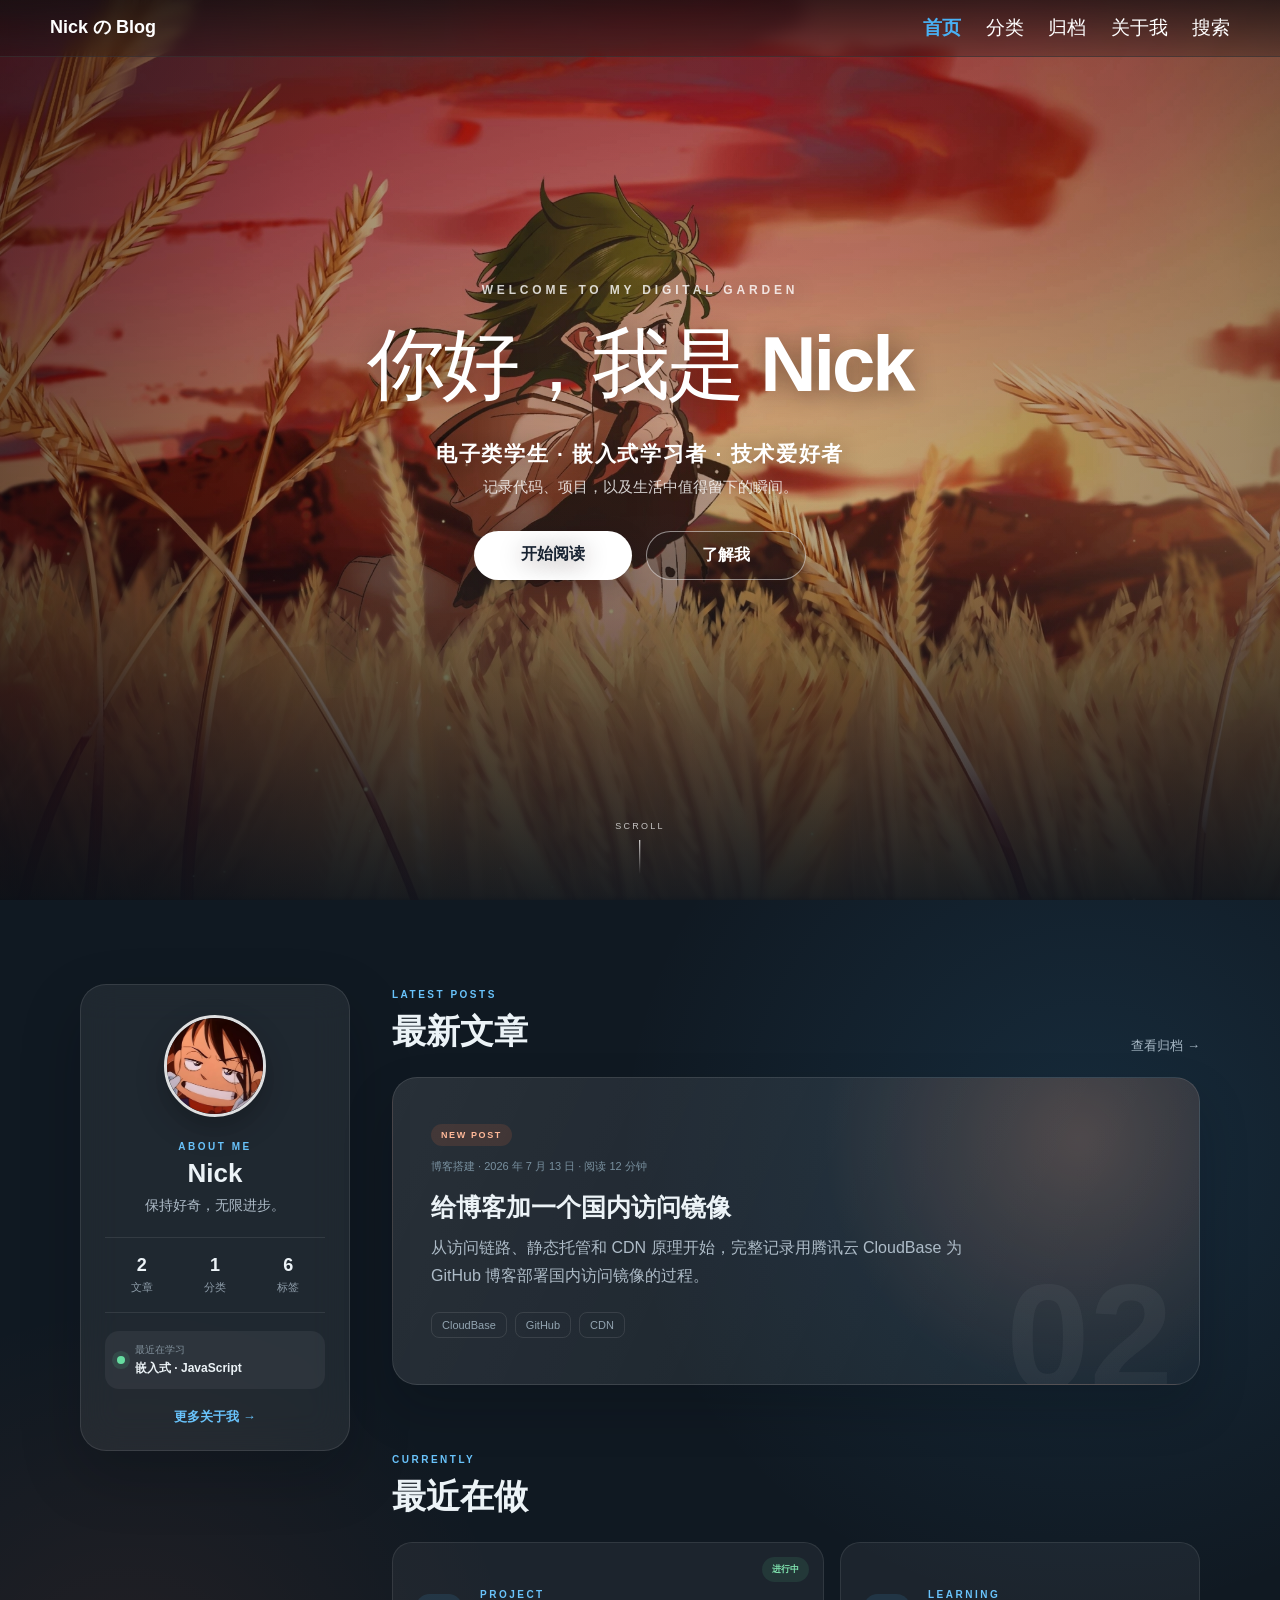
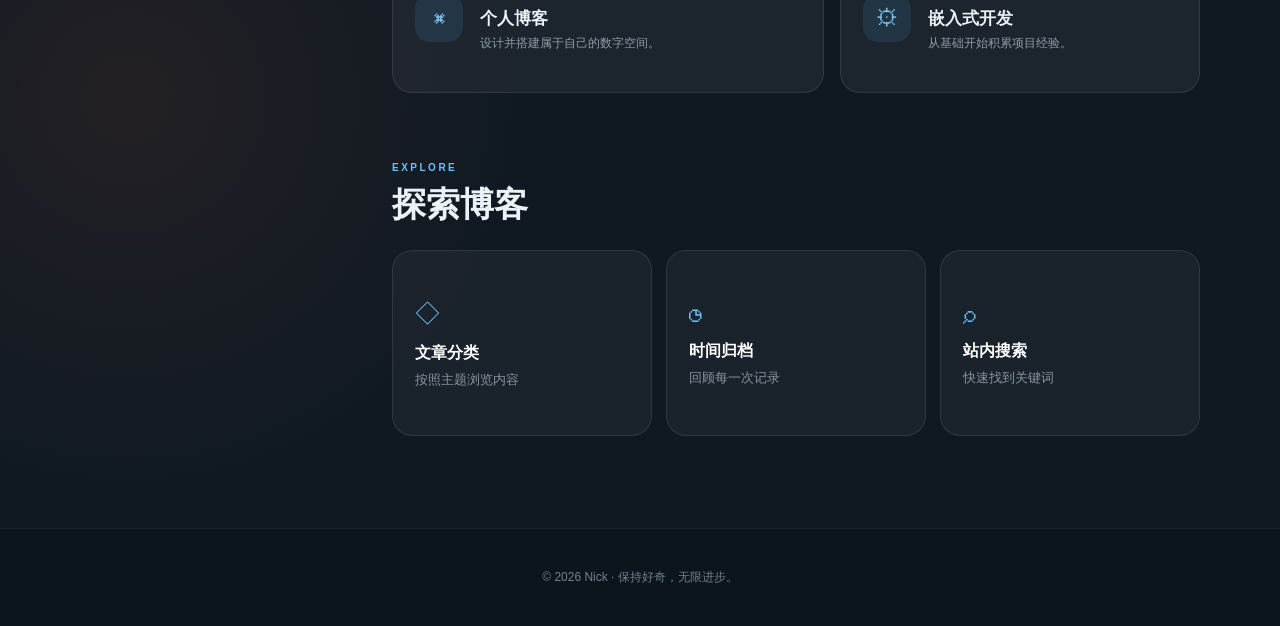
==== commit 36b7f79b: "新增 CloudBase 镜像部署详解文章" ====
--- a/index.html
+++ b/index.html
@@ -8,8 +8,8 @@
     <title>Nick の Blog</title>
     <link rel="stylesheet" href="style.css?v=5">
     <script src="transitions.js?v=1" defer></script>
-    <script src="articles.js" defer></script>
-    <script src="home.js" defer></script>
+    <script src="articles.js?v=2" defer></script>
+    <script src="home.js?v=2" defer></script>
 </head>
 
 <body class="home-body">
@@ -80,15 +80,16 @@
                     <article class="first-post-card" id="latest-post">
                         <div class="post-card-copy">
                             <span class="post-status">NEW POST</span>
-                            <span class="post-meta" data-article-meta>博客搭建 · 2026 年 7 月 12 日 · 阅读 6 分钟</span>
-                            <h3><a data-article-title href="posts/building-my-blog.html">从零开始搭建我的个人博客</a></h3>
-                            <p data-article-excerpt>记录这个博客从简单样板到个人数字空间的第一阶段。</p>
+                            <span class="post-meta" data-article-meta>博客搭建 · 2026 年 7 月 13 日 · 阅读 12 分钟</span>
+                            <h3><a data-article-title href="posts/cloudbase-mirror-deployment.html">给博客加一个国内访问镜像</a></h3>
+                            <p data-article-excerpt>从访问链路、静态托管和 CDN 原理开始，完整记录 CloudBase 镜像的部署过程。</p>
                             <div class="post-tags" data-article-tags>
-                                <span>HTML</span>
-                                <span>CSS</span>
+                                <span>CloudBase</span>
+                                <span>GitHub</span>
+                                <span>CDN</span>
                             </div>
                         </div>
-                        <span class="post-card-mark" aria-hidden="true">01</span>
+                        <span class="post-card-mark" aria-hidden="true">02</span>
                     </article>
                 </section>
 
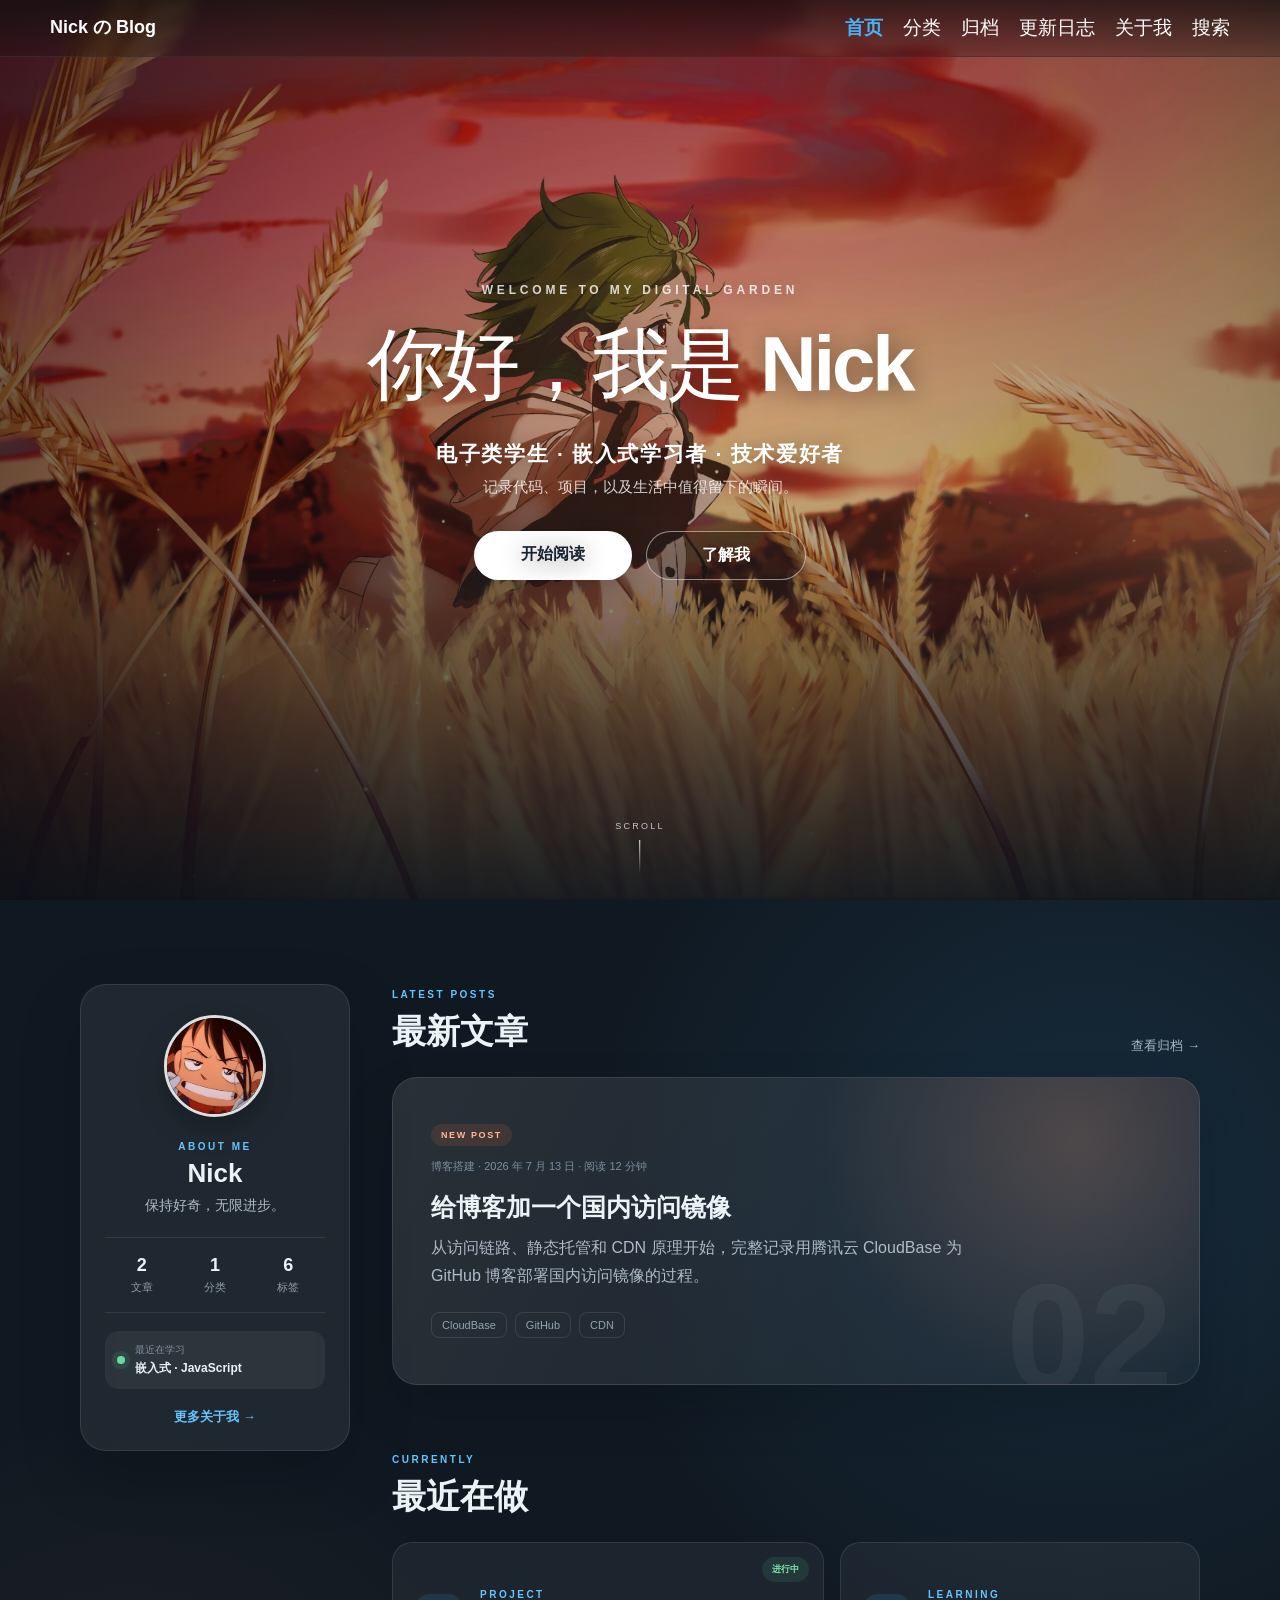
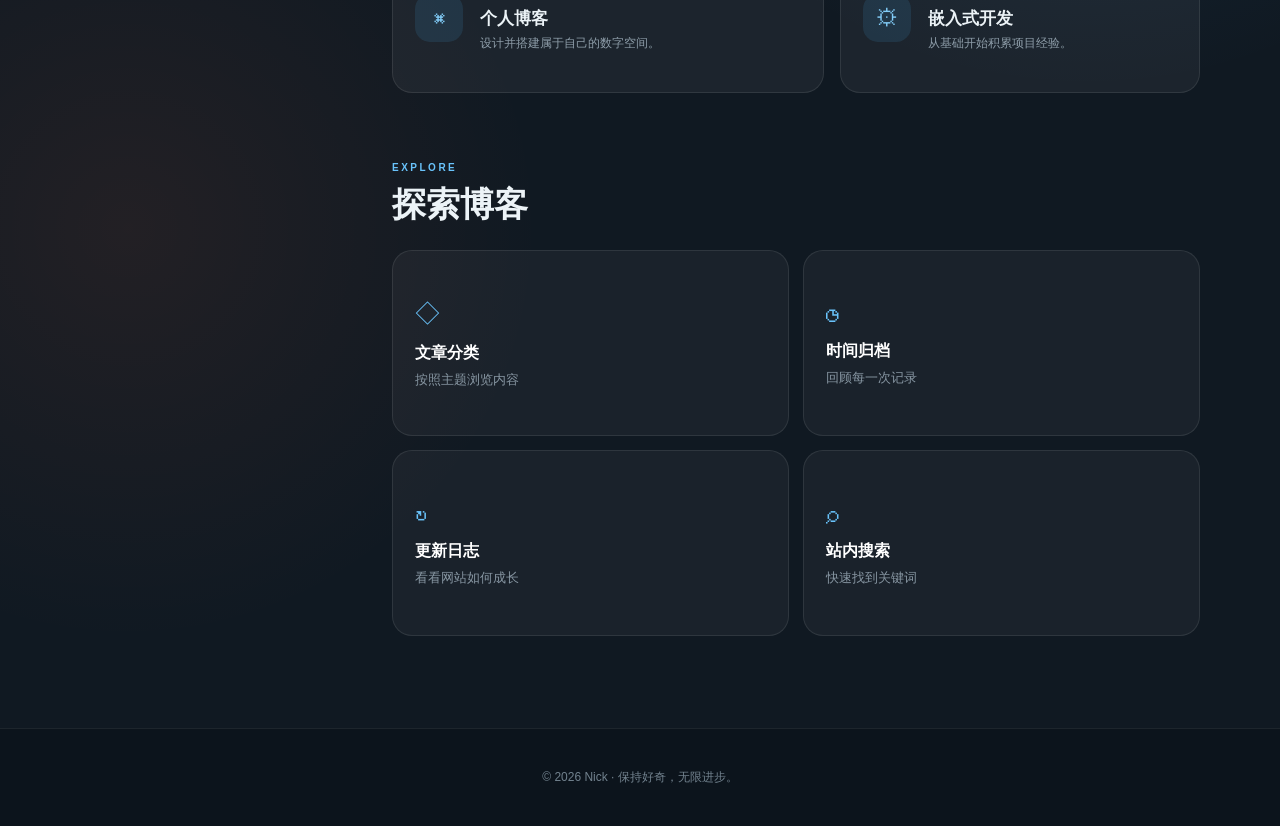
==== commit 4ba48f89: "新增：加入网站更新日志与维护规范" ====
--- a/index.html
+++ b/index.html
@@ -6,7 +6,7 @@
     <meta name="viewport" content="width=device-width, initial-scale=1.0">
     <meta name="description" content="Nick 的个人博客，记录嵌入式、前端学习、项目与生活。">
     <title>Nick の Blog</title>
-    <link rel="stylesheet" href="style.css?v=5">
+    <link rel="stylesheet" href="style.css?v=7">
     <script src="transitions.js?v=1" defer></script>
     <script src="articles.js?v=2" defer></script>
     <script src="home.js?v=2" defer></script>
@@ -19,6 +19,7 @@
             <a href="index.html" class="nav-item active" aria-current="page">首页</a>
             <a href="categories.html" class="nav-item">分类</a>
             <a href="archives.html" class="nav-item">归档</a>
+            <a href="changelog.html" class="nav-item">更新日志</a>
             <a href="about.html" class="nav-item">关于我</a>
             <a href="search.html" class="nav-item">搜索</a>
         </div>
@@ -141,6 +142,11 @@
                             <strong>时间归档</strong>
                             <small>回顾每一次记录</small>
                         </a>
+                        <a href="changelog.html">
+                            <span aria-hidden="true">↻</span>
+                            <strong>更新日志</strong>
+                            <small>看看网站如何成长</small>
+                        </a>
                         <a href="search.html">
                             <span aria-hidden="true">⌕</span>
                             <strong>站内搜索</strong>
--- a/style.css
+++ b/style.css
@@ -6,7 +6,7 @@
     background-size: cover;
 }
 
-.navbar {
+.navbar {
     position: fixed;
     /* 核心：固定定位 */
     top: 0;
@@ -23,8 +23,14 @@
     z-index: 1000;
     /* 确保它在最顶层 */
     backdrop-filter: blur(5px);
-    /* 给导航栏也加点模糊，更有质感 */
-}
+    /* 给导航栏也加点模糊，更有质感 */
+}
+
+.menu {
+    display: flex;
+    align-items: center;
+    min-width: 0;
+}
 
 /* 容器布局：左右排列 */
 .main-container {
@@ -99,8 +105,9 @@
 }
 
 /* 鼠标悬停变色 */
-.nav-item {
-    margin-left: 20px;
+.nav-item {
+    flex: 0 0 auto;
+    margin-left: 20px;
     color: white;
     text-decoration: none;
     /* 去掉下划线 */
@@ -428,7 +435,17 @@
 
 @media (max-width: 680px) {
     .navbar {
+        gap: 12px;
         padding: 13px 18px;
+    }
+
+    .menu {
+        overflow-x: auto;
+        scrollbar-width: none;
+    }
+
+    .menu::-webkit-scrollbar {
+        display: none;
     }
 
     .logo {
@@ -955,7 +972,7 @@
 
 .quick-links {
     display: grid;
-    grid-template-columns: repeat(3, 1fr);
+    grid-template-columns: repeat(2, 1fr);
     gap: 14px;
 }
 
@@ -1224,7 +1241,7 @@
 
 .category-grid {
     display: grid;
-    grid-template-columns: repeat(2, minmax(0, 1fr));
+    grid-template-columns: repeat(auto-fit, minmax(280px, 1fr));
     gap: 15px;
     padding-top: 26px;
 }
@@ -1274,6 +1291,217 @@
 
 .category-card a:hover {
     color: #248fd3;
+}
+
+.category-article-list {
+    display: grid;
+    gap: 8px;
+    margin: 0;
+    padding: 0;
+    list-style: none;
+}
+
+.category-card .category-article-link {
+    display: grid;
+    grid-template-columns: minmax(0, 1fr) auto;
+    align-items: center;
+    gap: 14px;
+    padding: 10px 12px;
+    overflow: visible;
+    border-radius: 11px;
+    background: rgba(73, 177, 245, 0.07);
+    white-space: normal;
+    transition: color 0.2s, background 0.2s, transform 0.2s;
+}
+
+.category-card .category-article-link:hover {
+    background: rgba(73, 177, 245, 0.14);
+    transform: translateX(3px);
+}
+
+.category-article-title {
+    overflow: hidden;
+    text-overflow: ellipsis;
+    white-space: nowrap;
+}
+
+.category-article-date {
+    color: #8a96a3;
+    font-size: 11px;
+    white-space: nowrap;
+}
+
+/* 更新日志 */
+.changelog-page {
+    width: min(920px, calc(100% - 40px));
+}
+
+.changelog-intro {
+    display: flex;
+    align-items: center;
+    justify-content: space-between;
+    gap: 28px;
+    padding: 24px 0 4px;
+}
+
+.changelog-intro p {
+    max-width: 640px;
+    margin: 0;
+    color: #667789;
+    line-height: 1.8;
+}
+
+.changelog-intro a {
+    flex: 0 0 auto;
+    color: #288dcf;
+    font-size: 13px;
+    font-weight: 700;
+    text-decoration: none;
+}
+
+.changelog-intro a:hover {
+    color: #176caa;
+}
+
+.changelog-list {
+    position: relative;
+    display: grid;
+    gap: 18px;
+    margin: 30px 0 0;
+    padding: 0 0 0 34px;
+    list-style: none;
+}
+
+.changelog-list::before {
+    position: absolute;
+    top: 10px;
+    bottom: 18px;
+    left: 10px;
+    width: 2px;
+    border-radius: 999px;
+    background: linear-gradient(to bottom, #49b1f5, rgba(73, 177, 245, 0.12));
+    content: '';
+}
+
+.changelog-entry {
+    position: relative;
+}
+
+.changelog-dot {
+    position: absolute;
+    top: 24px;
+    left: -31px;
+    width: 12px;
+    height: 12px;
+    border: 4px solid rgba(73, 177, 245, 0.2);
+    border-radius: 50%;
+    background: #49b1f5;
+    background-clip: padding-box;
+    box-shadow: 0 0 0 4px rgba(255, 255, 255, 0.78);
+}
+
+.changelog-entry article {
+    padding: 22px 24px;
+    border: 1px solid rgba(33, 74, 104, 0.1);
+    border-radius: 17px;
+    background: rgba(255, 255, 255, 0.58);
+    transition: border-color 0.2s, background 0.2s, transform 0.2s;
+}
+
+.changelog-entry article:hover {
+    border-color: rgba(73, 177, 245, 0.36);
+    background: rgba(255, 255, 255, 0.85);
+    transform: translateX(3px);
+}
+
+.changelog-entry-head {
+    display: flex;
+    align-items: center;
+    justify-content: space-between;
+    gap: 16px;
+}
+
+.changelog-entry-head > div {
+    display: flex;
+    align-items: center;
+    gap: 12px;
+}
+
+.version-badge,
+.change-type {
+    display: inline-flex;
+    align-items: center;
+    padding: 5px 9px;
+    border-radius: 999px;
+    font-size: 11px;
+    font-weight: 700;
+}
+
+.version-badge {
+    color: white;
+    background: #318fcb;
+}
+
+.changelog-entry time {
+    color: #7b8997;
+    font-size: 12px;
+}
+
+.change-type {
+    color: #1d7a51;
+    background: rgba(67, 188, 127, 0.13);
+}
+
+.change-type.deployment {
+    color: #95620f;
+    background: rgba(241, 175, 57, 0.16);
+}
+
+.change-type.content {
+    color: #7751a8;
+    background: rgba(151, 108, 205, 0.14);
+}
+
+.change-type.foundation {
+    color: #526b82;
+    background: rgba(82, 107, 130, 0.12);
+}
+
+.changelog-entry h3 {
+    margin: 17px 0 11px;
+    color: #263247;
+    font-size: 19px;
+}
+
+.changelog-entry ul {
+    display: grid;
+    gap: 7px;
+    margin: 0;
+    padding-left: 20px;
+    color: #687786;
+    font-size: 14px;
+    line-height: 1.65;
+}
+
+@media (max-width: 680px) {
+    .changelog-page {
+        width: min(100% - 24px, 920px);
+    }
+
+    .changelog-intro,
+    .changelog-entry-head,
+    .changelog-entry-head > div {
+        align-items: flex-start;
+        flex-direction: column;
+    }
+
+    .changelog-intro {
+        gap: 12px;
+    }
+
+    .changelog-entry article {
+        padding: 19px 18px;
+    }
 }
 
 /* 文章详情页 */
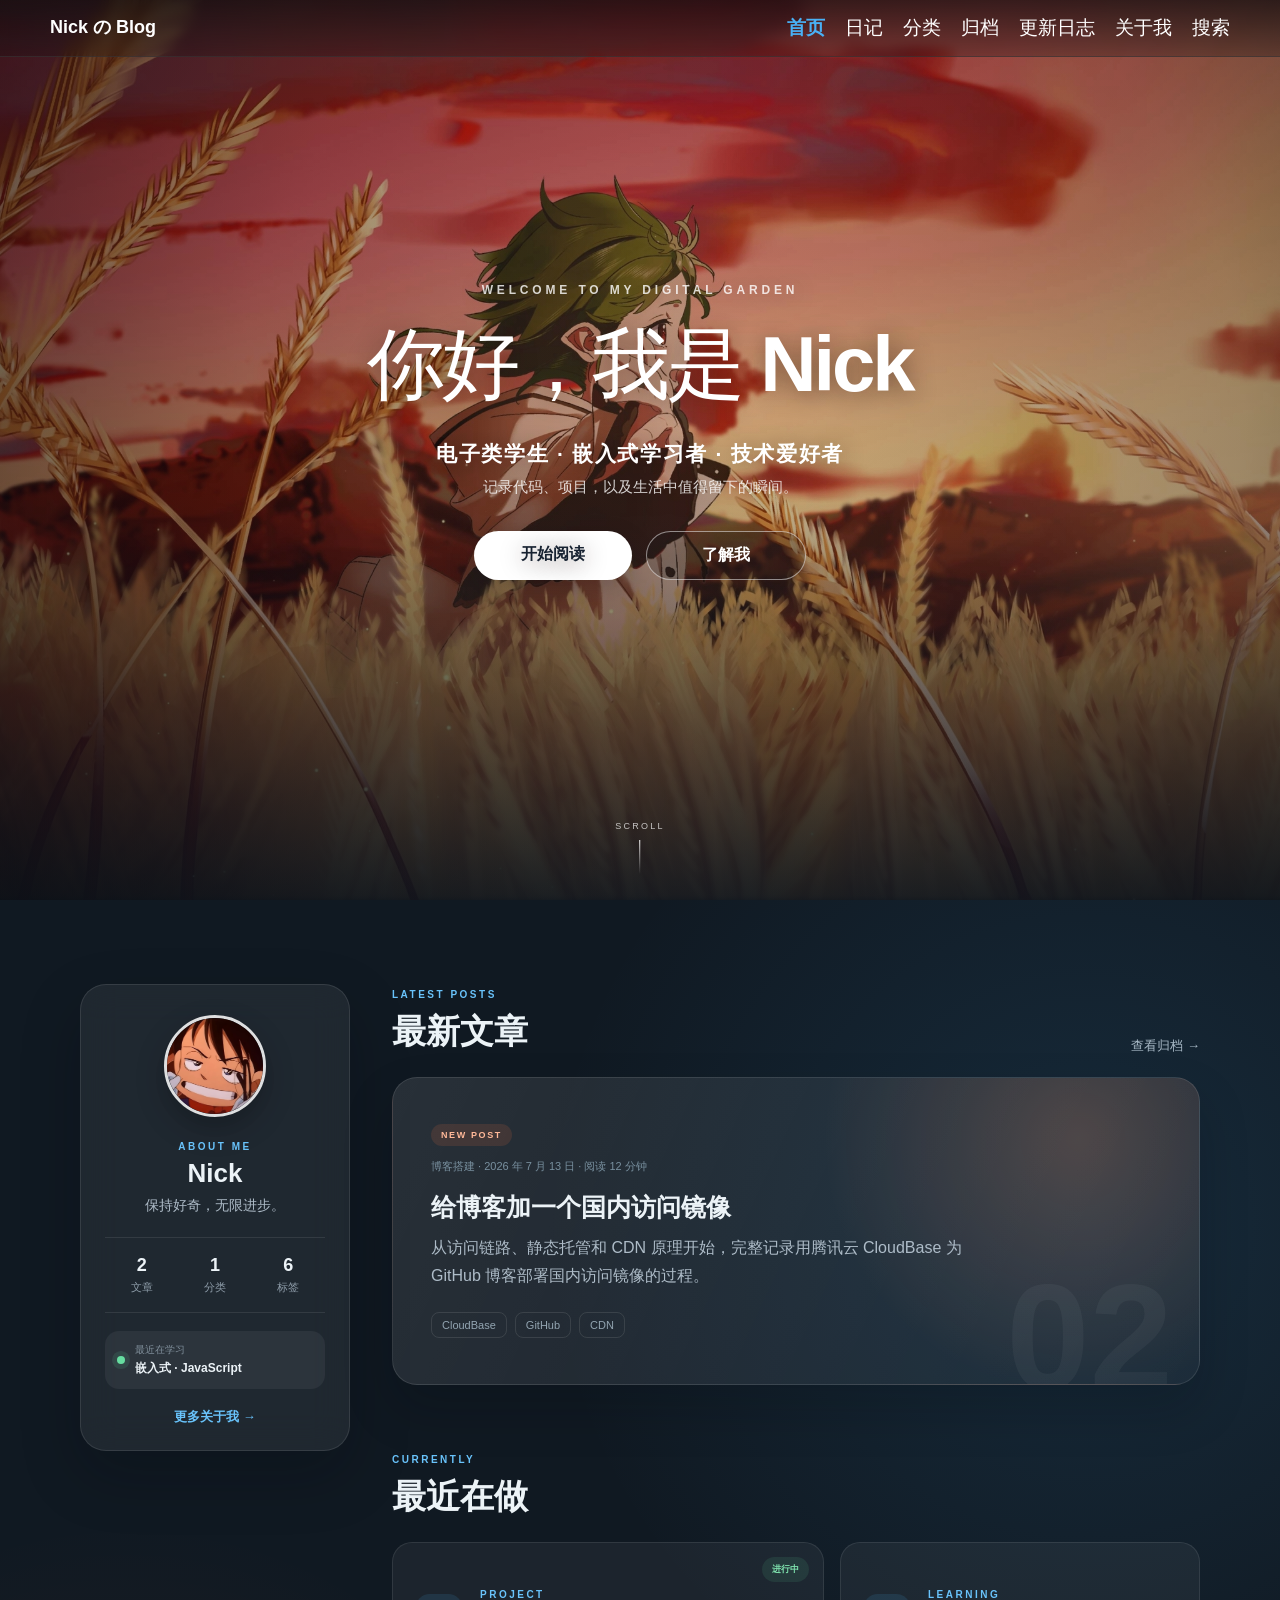
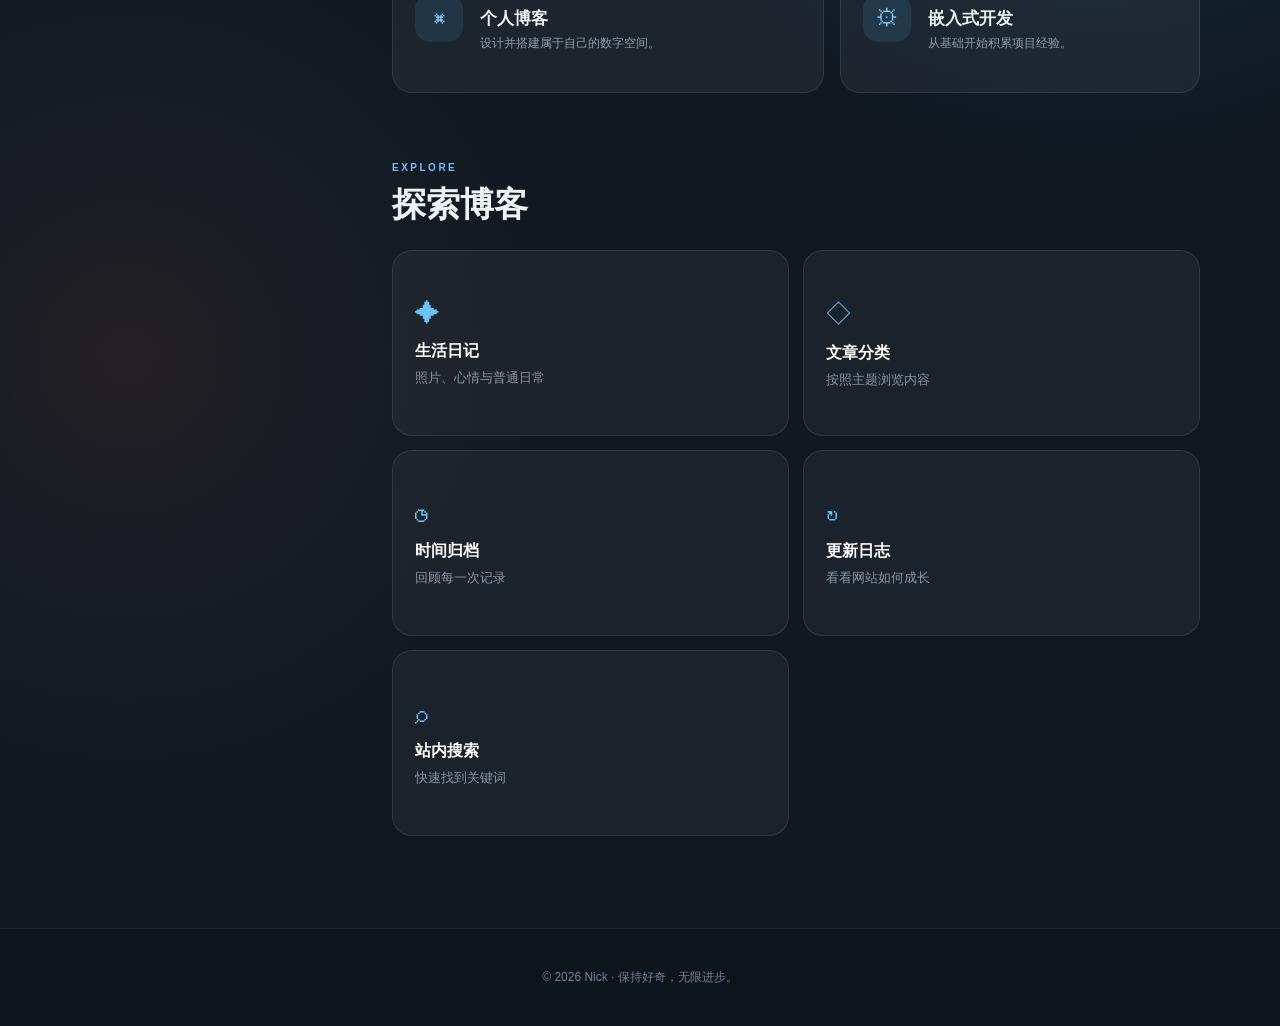
==== commit fbb96aee: "新增：加入管理员日记发布系统" ====
--- a/index.html
+++ b/index.html
@@ -6,7 +6,8 @@
     <meta name="viewport" content="width=device-width, initial-scale=1.0">
     <meta name="description" content="Nick 的个人博客，记录嵌入式、前端学习、项目与生活。">
     <title>Nick の Blog</title>
-    <link rel="stylesheet" href="style.css?v=7">
+    <link rel="icon" type="image/jpeg" href="favicon.jpg?v=1">
+    <link rel="stylesheet" href="style.css?v=8">
     <script src="transitions.js?v=1" defer></script>
     <script src="articles.js?v=2" defer></script>
     <script src="home.js?v=2" defer></script>
@@ -17,6 +18,7 @@
         <a class="logo" href="index.html">Nick の Blog</a>
         <div class="menu">
             <a href="index.html" class="nav-item active" aria-current="page">首页</a>
+            <a href="diary.html" class="nav-item">日记</a>
             <a href="categories.html" class="nav-item">分类</a>
             <a href="archives.html" class="nav-item">归档</a>
             <a href="changelog.html" class="nav-item">更新日志</a>
@@ -132,6 +134,11 @@
                     </div>
 
                     <div class="quick-links">
+                        <a href="diary.html">
+                            <span aria-hidden="true">✦</span>
+                            <strong>生活日记</strong>
+                            <small>照片、心情与普通日常</small>
+                        </a>
                         <a href="categories.html">
                             <span aria-hidden="true">◇</span>
                             <strong>文章分类</strong>
--- a/style.css
+++ b/style.css
@@ -478,6 +478,764 @@
     }
 }
 
+/* 日记公开页面 */
+.diary-page-body,
+.diary-detail-body {
+    background: linear-gradient(145deg, rgba(248, 242, 233, 0.94), rgba(232, 239, 243, 0.94)), url('bg_tag.jpg') center / cover fixed;
+}
+
+.diary-page {
+    max-width: 960px;
+}
+
+.diary-heading {
+    max-width: 720px;
+}
+
+.diary-feed {
+    display: grid;
+    gap: 28px;
+}
+
+.diary-state-card,
+.diary-card,
+.diary-detail-card {
+    border: 1px solid rgba(255, 255, 255, 0.76);
+    background: rgba(255, 255, 255, 0.82);
+    box-shadow: 0 20px 55px rgba(35, 48, 65, 0.12);
+    backdrop-filter: blur(18px);
+}
+
+.diary-state-card {
+    padding: 42px;
+    border-radius: 24px;
+    text-align: center;
+    color: #596273;
+}
+
+.diary-state-card strong {
+    display: block;
+    margin-bottom: 8px;
+    color: #1d2738;
+    font-size: 22px;
+}
+
+.diary-state-card a {
+    color: #286b8e;
+}
+
+.diary-state-card.error {
+    border-color: rgba(183, 88, 76, 0.24);
+}
+
+.diary-card {
+    padding: 34px;
+    border-radius: 28px;
+}
+
+.diary-card-meta {
+    display: flex;
+    flex-wrap: wrap;
+    gap: 8px;
+    color: #6c7582;
+    font-size: 14px;
+}
+
+.diary-card-meta span:not(:last-child)::after {
+    content: '·';
+    margin-left: 8px;
+    color: #b0b5bc;
+}
+
+.diary-card h2 {
+    margin: 13px 0 10px;
+    font-size: clamp(25px, 3vw, 34px);
+}
+
+.diary-card h2 a {
+    color: #182437;
+    text-decoration: none;
+}
+
+.diary-card > p {
+    margin: 0;
+    color: #5a6473;
+    font-size: 16px;
+    line-height: 1.8;
+}
+
+.diary-card-gallery {
+    display: grid;
+    grid-template-columns: repeat(2, minmax(0, 1fr));
+    gap: 8px;
+    margin-top: 22px;
+    overflow: hidden;
+    border-radius: 18px;
+}
+
+.diary-card-image {
+    min-height: 190px;
+    margin: 0;
+    background: #e6e8ea;
+}
+
+.diary-card-image.single {
+    grid-column: 1 / -1;
+    min-height: 380px;
+}
+
+.diary-card-image img {
+    display: block;
+    width: 100%;
+    height: 100%;
+    object-fit: cover;
+}
+
+.diary-card-footer,
+.diary-detail-footer {
+    display: flex;
+    align-items: center;
+    justify-content: space-between;
+    gap: 20px;
+    margin-top: 24px;
+}
+
+.diary-card-footer div,
+.diary-detail-footer div {
+    display: flex;
+    flex-wrap: wrap;
+    gap: 10px;
+    color: #4f7890;
+    font-size: 14px;
+}
+
+.diary-card-footer > a,
+.diary-back-link {
+    color: #276989;
+    font-weight: 600;
+    text-decoration: none;
+}
+
+.diary-detail {
+    width: min(900px, calc(100% - 36px));
+    margin: 0 auto;
+    padding: 118px 0 70px;
+}
+
+.diary-detail-card {
+    padding: clamp(28px, 6vw, 68px);
+    border-radius: 32px;
+}
+
+.diary-detail-card > header {
+    margin: 34px 0 42px;
+    padding-bottom: 34px;
+    border-bottom: 1px solid rgba(36, 52, 72, 0.1);
+}
+
+.diary-detail-card h1 {
+    margin: 14px 0;
+    color: #172337;
+    font-size: clamp(34px, 6vw, 56px);
+    line-height: 1.18;
+}
+
+.diary-lead {
+    color: #697281;
+    font-size: 18px;
+    line-height: 1.8;
+}
+
+.diary-prose {
+    color: #303c4c;
+    font-size: 17px;
+    line-height: 1.95;
+}
+
+.diary-prose h2,
+.diary-prose h3,
+.diary-prose h4 {
+    margin: 1.8em 0 0.6em;
+    color: #1c2a3f;
+}
+
+.diary-prose blockquote {
+    margin: 1.5em 0;
+    padding: 14px 20px;
+    border-left: 4px solid #6e9bad;
+    background: rgba(95, 146, 165, 0.09);
+    color: #51606e;
+}
+
+.diary-prose code {
+    padding: 2px 6px;
+    border-radius: 5px;
+    background: #eef1f3;
+    font-size: 0.92em;
+}
+
+.diary-prose a {
+    color: #277398;
+}
+
+.diary-gallery {
+    display: grid;
+    gap: 24px;
+    margin-top: 42px;
+}
+
+.diary-gallery figure {
+    margin: 0;
+}
+
+.diary-gallery img {
+    display: block;
+    width: 100%;
+    max-height: 760px;
+    border-radius: 18px;
+    object-fit: contain;
+    background: rgba(230, 233, 235, 0.72);
+}
+
+.diary-gallery figcaption {
+    margin-top: 9px;
+    color: #78808b;
+    text-align: center;
+    font-size: 14px;
+}
+
+.diary-detail-footer {
+    margin-top: 46px;
+    padding-top: 24px;
+    border-top: 1px solid rgba(36, 52, 72, 0.1);
+    color: #7d8490;
+    font-size: 14px;
+}
+
+/* 管理员登录与日记后台 */
+.admin-auth-body,
+.admin-body {
+    min-height: 100vh;
+    color: #1e293b;
+    background: linear-gradient(135deg, #eef3f5, #f7f0e9);
+}
+
+.admin-auth-shell {
+    min-height: 100vh;
+    display: grid;
+    place-items: center;
+    padding: 28px;
+    box-sizing: border-box;
+}
+
+.admin-auth-card {
+    width: min(430px, 100%);
+    padding: 42px;
+    border: 1px solid rgba(255, 255, 255, 0.9);
+    border-radius: 28px;
+    background: rgba(255, 255, 255, 0.88);
+    box-shadow: 0 24px 70px rgba(49, 62, 76, 0.15);
+    box-sizing: border-box;
+}
+
+.admin-auth-logo {
+    display: block;
+    margin-bottom: 38px;
+    color: #1d2d42;
+    font-size: 18px;
+    font-weight: 700;
+    text-decoration: none;
+}
+
+.admin-auth-card h1 {
+    margin: 8px 0;
+    font-size: 32px;
+}
+
+.admin-auth-card > p,
+.admin-security-note p {
+    color: #667384;
+    line-height: 1.7;
+}
+
+.admin-login-form {
+    display: grid;
+    gap: 18px;
+    margin-top: 28px;
+}
+
+.admin-login-form label,
+.admin-field {
+    display: grid;
+    gap: 8px;
+}
+
+.admin-login-form label > span,
+.admin-field > span,
+.admin-image-section > div:first-child > span {
+    color: #405065;
+    font-size: 14px;
+    font-weight: 700;
+}
+
+.admin-login-form input,
+.admin-field input,
+.admin-field textarea,
+.admin-image-item input {
+    width: 100%;
+    padding: 12px 14px;
+    border: 1px solid #d5dde4;
+    border-radius: 10px;
+    color: #1f2937;
+    background: #fff;
+    font: inherit;
+    box-sizing: border-box;
+}
+
+.admin-field textarea {
+    resize: vertical;
+    line-height: 1.7;
+}
+
+.admin-login-form input:focus,
+.admin-field input:focus,
+.admin-field textarea:focus {
+    outline: 3px solid rgba(69, 140, 171, 0.15);
+    border-color: #4d91ae;
+}
+
+.admin-primary-button,
+.admin-secondary-button,
+.admin-upload-button {
+    border: 0;
+    border-radius: 10px;
+    padding: 12px 18px;
+    font: inherit;
+    font-weight: 700;
+    cursor: pointer;
+}
+
+.admin-primary-button {
+    color: #fff;
+    background: #286d8b;
+}
+
+.admin-secondary-button,
+.admin-upload-button {
+    color: #2b6076;
+    background: #e7f0f3;
+}
+
+.admin-secondary-button.danger {
+    color: #a1443a;
+    background: #f7e8e5;
+}
+
+button:disabled {
+    cursor: not-allowed;
+    opacity: 0.52;
+}
+
+.admin-form-message {
+    min-height: 22px;
+    margin: 0;
+    color: #687586;
+    font-size: 14px;
+}
+
+.admin-form-message.error {
+    color: #b23d35;
+}
+
+.admin-form-message.success {
+    color: #29724f;
+}
+
+.admin-security-note {
+    margin-top: 24px;
+    padding: 16px;
+    border-radius: 12px;
+    background: #f3f6f7;
+    font-size: 13px;
+}
+
+.admin-security-note p {
+    margin: 4px 0 0;
+}
+
+.admin-return-link {
+    display: inline-block;
+    margin-top: 24px;
+    color: #5f6d7d;
+    text-decoration: none;
+}
+
+.admin-topbar {
+    position: sticky;
+    z-index: 20;
+    top: 0;
+    display: flex;
+    align-items: center;
+    justify-content: space-between;
+    gap: 20px;
+    padding: 15px 28px;
+    border-bottom: 1px solid #dce3e8;
+    background: rgba(255, 255, 255, 0.9);
+    backdrop-filter: blur(18px);
+}
+
+.admin-topbar > div {
+    display: flex;
+    align-items: center;
+    gap: 15px;
+}
+
+.admin-topbar a {
+    color: #1e3348;
+    font-weight: 700;
+    text-decoration: none;
+}
+
+.admin-topbar span {
+    color: #7a8591;
+}
+
+.admin-topbar-actions a,
+.admin-topbar-actions button {
+    border: 0;
+    color: #526577;
+    background: transparent;
+    font: inherit;
+    font-weight: 600;
+    cursor: pointer;
+}
+
+.admin-layout {
+    display: grid;
+    grid-template-columns: 290px minmax(0, 1fr);
+    min-height: calc(100vh - 61px);
+}
+
+.admin-sidebar {
+    padding: 28px 20px;
+    border-right: 1px solid #dce3e8;
+    background: rgba(244, 247, 248, 0.82);
+}
+
+.admin-sidebar-head,
+.admin-editor-heading,
+.admin-editor-actions,
+.admin-image-section > div:first-child {
+    display: flex;
+    align-items: center;
+    justify-content: space-between;
+    gap: 18px;
+}
+
+.admin-sidebar-head span,
+.admin-editor-heading > div > span,
+.admin-preview > span {
+    color: #6f8e9d;
+    font-size: 11px;
+    font-weight: 800;
+    letter-spacing: 0.15em;
+}
+
+.admin-sidebar-head h1,
+.admin-editor-heading h2,
+.admin-preview h3 {
+    margin: 4px 0 0;
+}
+
+#new-diary-button {
+    width: 38px;
+    height: 38px;
+    border: 0;
+    border-radius: 50%;
+    color: #fff;
+    background: #2b728f;
+    font-size: 22px;
+    cursor: pointer;
+}
+
+.admin-diary-list {
+    display: grid;
+    gap: 9px;
+    margin-top: 24px;
+}
+
+.admin-diary-item {
+    display: grid;
+    gap: 5px;
+    padding: 13px;
+    border: 1px solid transparent;
+    border-radius: 11px;
+    color: #27384a;
+    background: transparent;
+    text-align: left;
+    cursor: pointer;
+}
+
+.admin-diary-item:hover {
+    border-color: #d6e1e6;
+    background: #fff;
+}
+
+.admin-diary-item span,
+.admin-empty-state {
+    color: #7a8794;
+    font-size: 12px;
+}
+
+.admin-editor-panel {
+    padding: clamp(24px, 4vw, 54px);
+}
+
+.admin-setup-warning {
+    margin-bottom: 24px;
+    padding: 18px 20px;
+    border: 1px solid #e8ca84;
+    border-radius: 14px;
+    background: #fff8e7;
+    color: #6f5620;
+}
+
+.admin-setup-warning p {
+    margin: 7px 0 0;
+    line-height: 1.6;
+}
+
+.admin-setup-warning code {
+    word-break: break-all;
+}
+
+.diary-editor-form {
+    display: grid;
+    gap: 22px;
+    max-width: 1160px;
+    margin: 0 auto;
+}
+
+.draft-status {
+    padding: 6px 10px;
+    border-radius: 999px;
+    color: #71808c;
+    background: #eef2f4;
+    font-size: 12px;
+}
+
+.admin-field-title input {
+    padding: 13px 0;
+    border-width: 0 0 1px;
+    border-radius: 0;
+    background: transparent;
+    font-size: 26px;
+    font-weight: 700;
+}
+
+.admin-field-grid {
+    display: grid;
+    grid-template-columns: repeat(2, minmax(0, 1fr));
+    gap: 16px;
+}
+
+.admin-field-grid.three-columns {
+    grid-template-columns: repeat(3, minmax(0, 1fr));
+}
+
+.admin-compose-grid {
+    display: grid;
+    grid-template-columns: minmax(0, 1.1fr) minmax(320px, 0.9fr);
+    gap: 18px;
+}
+
+.admin-content-field textarea,
+.admin-preview {
+    min-height: 420px;
+}
+
+.admin-preview {
+    overflow: auto;
+    padding: 22px;
+    border: 1px solid #dce4e8;
+    border-radius: 14px;
+    background: rgba(255, 255, 255, 0.78);
+    box-sizing: border-box;
+}
+
+.admin-preview .diary-prose {
+    margin-top: 22px;
+    font-size: 15px;
+}
+
+.admin-image-section {
+    padding: 20px;
+    border: 1px dashed #c6d4db;
+    border-radius: 14px;
+    background: rgba(255, 255, 255, 0.55);
+}
+
+.admin-image-section p {
+    margin: 5px 0 0;
+    color: #73808d;
+    font-size: 13px;
+}
+
+.admin-upload-button {
+    display: inline-block;
+    margin-top: 16px;
+}
+
+.admin-image-list {
+    display: grid;
+    gap: 12px;
+    margin-top: 16px;
+}
+
+.admin-image-item {
+    display: grid;
+    grid-template-columns: 94px minmax(0, 1fr) auto;
+    align-items: center;
+    gap: 14px;
+    padding: 10px;
+    border-radius: 12px;
+    background: #fff;
+}
+
+.admin-image-item img {
+    width: 94px;
+    height: 72px;
+    border-radius: 8px;
+    object-fit: cover;
+}
+
+.admin-image-item > div {
+    display: grid;
+    gap: 7px;
+}
+
+.admin-image-item button {
+    border: 0;
+    color: #a0463e;
+    background: transparent;
+    cursor: pointer;
+}
+
+.admin-editor-actions > div {
+    display: flex;
+    gap: 10px;
+    margin-left: auto;
+}
+
+.admin-loading-screen {
+    min-height: calc(100vh - 60px);
+    display: grid;
+    place-content: center;
+    gap: 10px;
+    padding: 28px;
+    color: #617181;
+    text-align: center;
+}
+
+.admin-loading-screen[hidden],
+.admin-layout[hidden] {
+    display: none;
+}
+
+.admin-loading-screen a {
+    color: #286d8b;
+}
+
+@media (max-width: 980px) {
+    .admin-layout {
+        grid-template-columns: 1fr;
+    }
+
+    .admin-sidebar {
+        border-right: 0;
+        border-bottom: 1px solid #dce3e8;
+    }
+
+    .admin-diary-list {
+        grid-template-columns: repeat(2, minmax(0, 1fr));
+    }
+
+    .admin-compose-grid {
+        grid-template-columns: 1fr;
+    }
+}
+
+@media (max-width: 680px) {
+    .diary-card {
+        padding: 24px;
+        border-radius: 22px;
+    }
+
+    .diary-card-image,
+    .diary-card-image.single {
+        min-height: 190px;
+    }
+
+    .diary-card-footer,
+    .diary-detail-footer,
+    .admin-topbar,
+    .admin-editor-heading,
+    .admin-editor-actions {
+        align-items: flex-start;
+        flex-direction: column;
+    }
+
+    .diary-detail {
+        padding-top: 98px;
+    }
+
+    .admin-auth-card {
+        padding: 28px 22px;
+    }
+
+    .admin-topbar {
+        position: static;
+    }
+
+    .admin-topbar-actions {
+        width: 100%;
+        justify-content: space-between;
+    }
+
+    .admin-diary-list,
+    .admin-field-grid,
+    .admin-field-grid.three-columns {
+        grid-template-columns: 1fr;
+    }
+
+    .admin-editor-panel {
+        padding: 24px 16px;
+    }
+
+    .admin-image-item {
+        grid-template-columns: 72px minmax(0, 1fr);
+    }
+
+    .admin-image-item img {
+        width: 72px;
+        height: 62px;
+    }
+
+    .admin-image-item button {
+        grid-column: 2;
+        justify-self: start;
+    }
+
+    .admin-editor-actions > div {
+        width: 100%;
+        margin-left: 0;
+    }
+
+    .admin-editor-actions button {
+        flex: 1;
+    }
+}
+
 /* 跨页面平滑过渡 */
 @view-transition {
     navigation: auto;
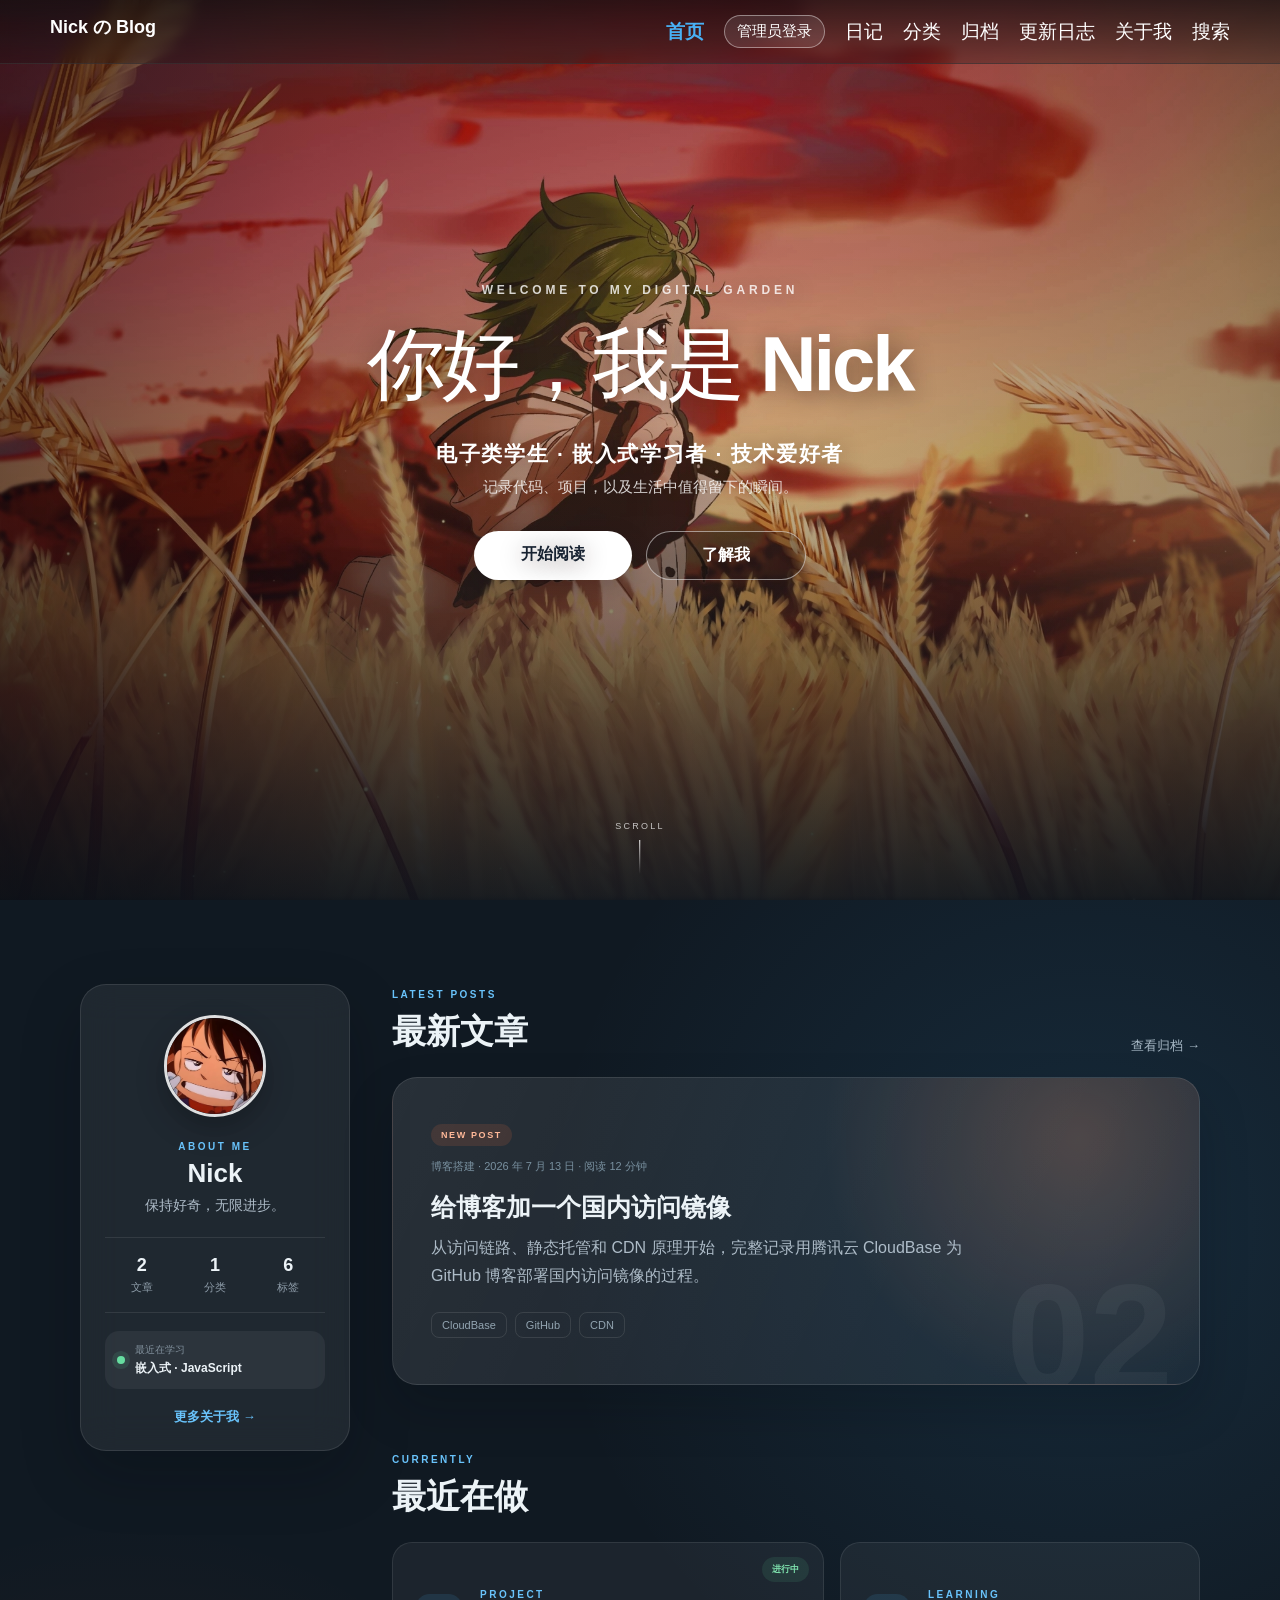
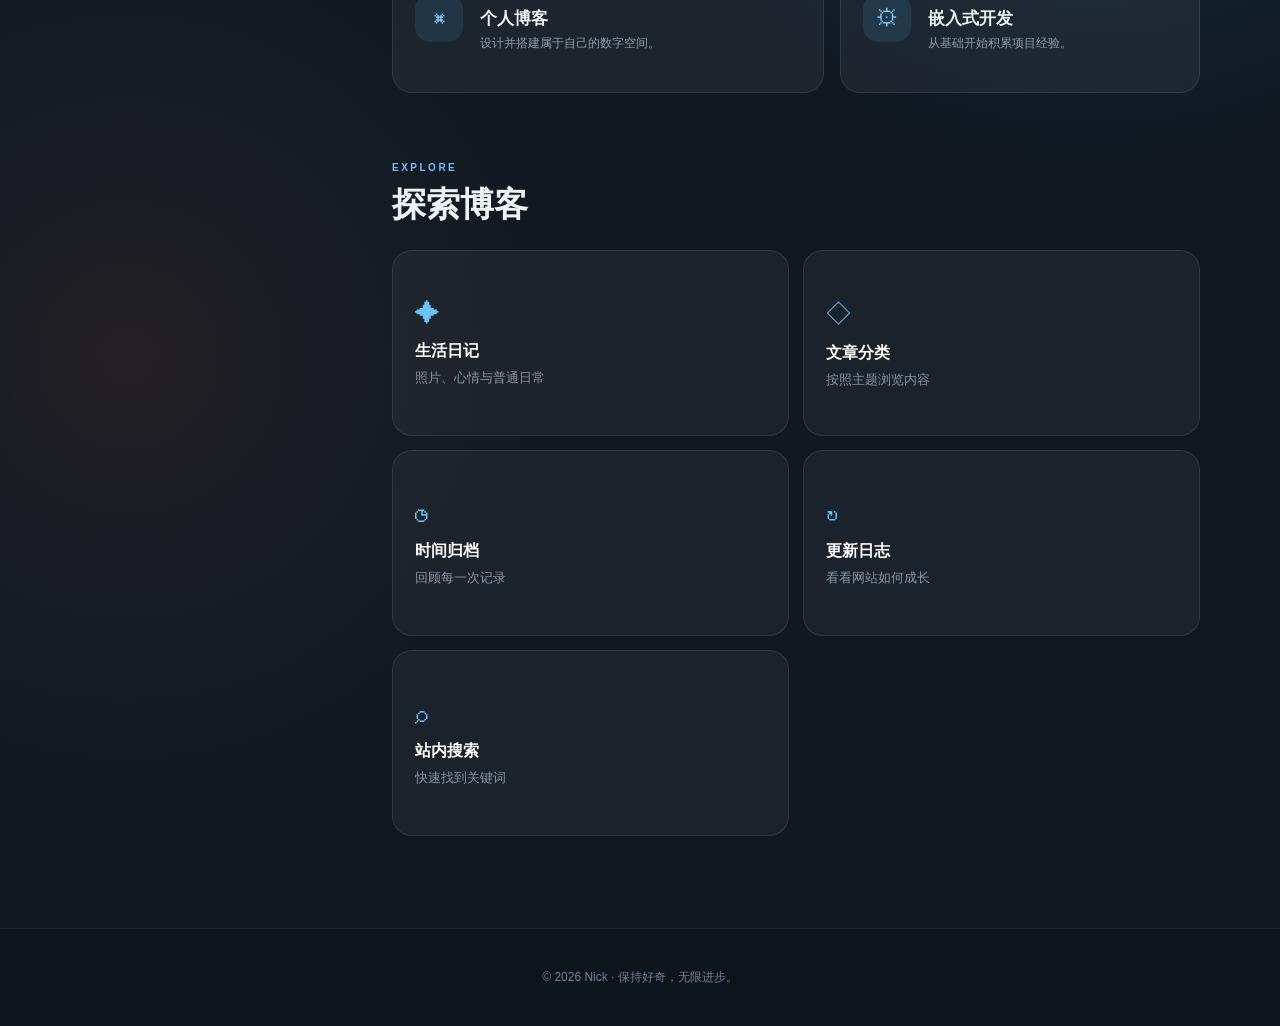
==== commit 69fe39db: "修复：补充管理员登录入口" ====
--- a/index.html
+++ b/index.html
@@ -7,7 +7,7 @@
     <meta name="description" content="Nick 的个人博客，记录嵌入式、前端学习、项目与生活。">
     <title>Nick の Blog</title>
     <link rel="icon" type="image/jpeg" href="favicon.jpg?v=1">
-    <link rel="stylesheet" href="style.css?v=8">
+    <link rel="stylesheet" href="style.css?v=9">
     <script src="transitions.js?v=1" defer></script>
     <script src="articles.js?v=2" defer></script>
     <script src="home.js?v=2" defer></script>
@@ -18,6 +18,7 @@
         <a class="logo" href="index.html">Nick の Blog</a>
         <div class="menu">
             <a href="index.html" class="nav-item active" aria-current="page">首页</a>
+            <a href="admin/login.html" class="nav-item nav-login">管理员登录</a>
             <a href="diary.html" class="nav-item">日记</a>
             <a href="categories.html" class="nav-item">分类</a>
             <a href="archives.html" class="nav-item">归档</a>
--- a/style.css
+++ b/style.css
@@ -125,10 +125,23 @@
     /* 增加一点发光感 */
 }
 
-.nav-item.active {
-    color: #49b1f5;
-    font-weight: bold;
-}
+.nav-item.active {
+    color: #49b1f5;
+    font-weight: bold;
+}
+
+.nav-login {
+    padding: 6px 12px;
+    border: 1px solid rgba(255, 255, 255, 0.42);
+    border-radius: 999px;
+    background: rgba(255, 255, 255, 0.1);
+    font-size: 15px;
+}
+
+.nav-login:hover {
+    border-color: rgba(73, 177, 245, 0.75);
+    background: rgba(73, 177, 245, 0.16);
+}
 
 /* 1. 定义动画：透明度从 0 变到 1，位置从下往上挪动一点 */
 @keyframes cardFadeIn {
@@ -457,6 +470,11 @@
         font-size: 14px;
     }
 
+    .nav-login {
+        padding: 5px 10px;
+        font-size: 13px;
+    }
+
     .page-wrapper {
         width: min(100% - 24px, 860px);
         padding-top: 100px;
@@ -490,6 +508,25 @@
 
 .diary-heading {
     max-width: 720px;
+}
+
+.diary-admin-entry {
+    display: inline-flex;
+    margin-top: 18px;
+    padding: 10px 17px;
+    border: 1px solid rgba(40, 107, 142, 0.22);
+    border-radius: 999px;
+    color: #286b8e;
+    background: rgba(255, 255, 255, 0.62);
+    font-size: 14px;
+    font-weight: 700;
+    text-decoration: none;
+    transition: transform 0.2s ease, background 0.2s ease;
+}
+
+.diary-admin-entry:hover {
+    background: rgba(255, 255, 255, 0.9);
+    transform: translateY(-2px);
 }
 
 .diary-feed {
